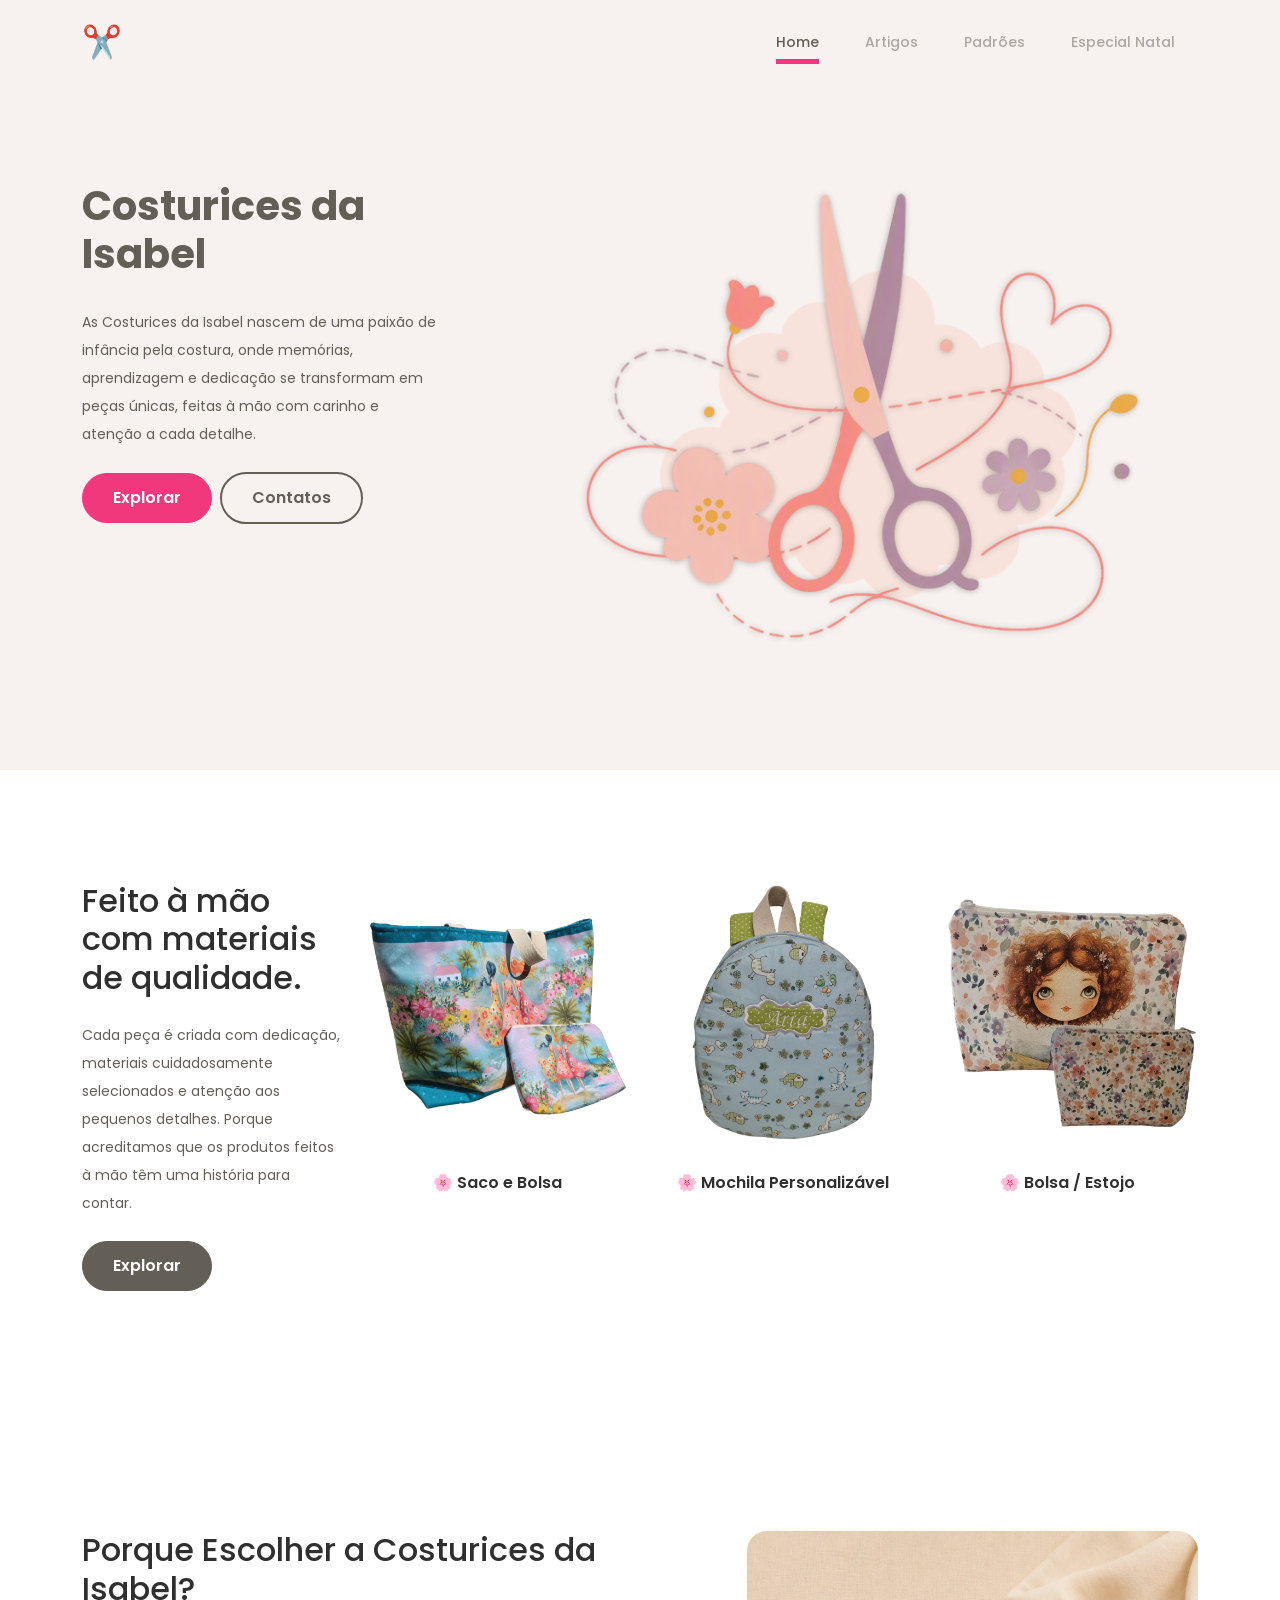
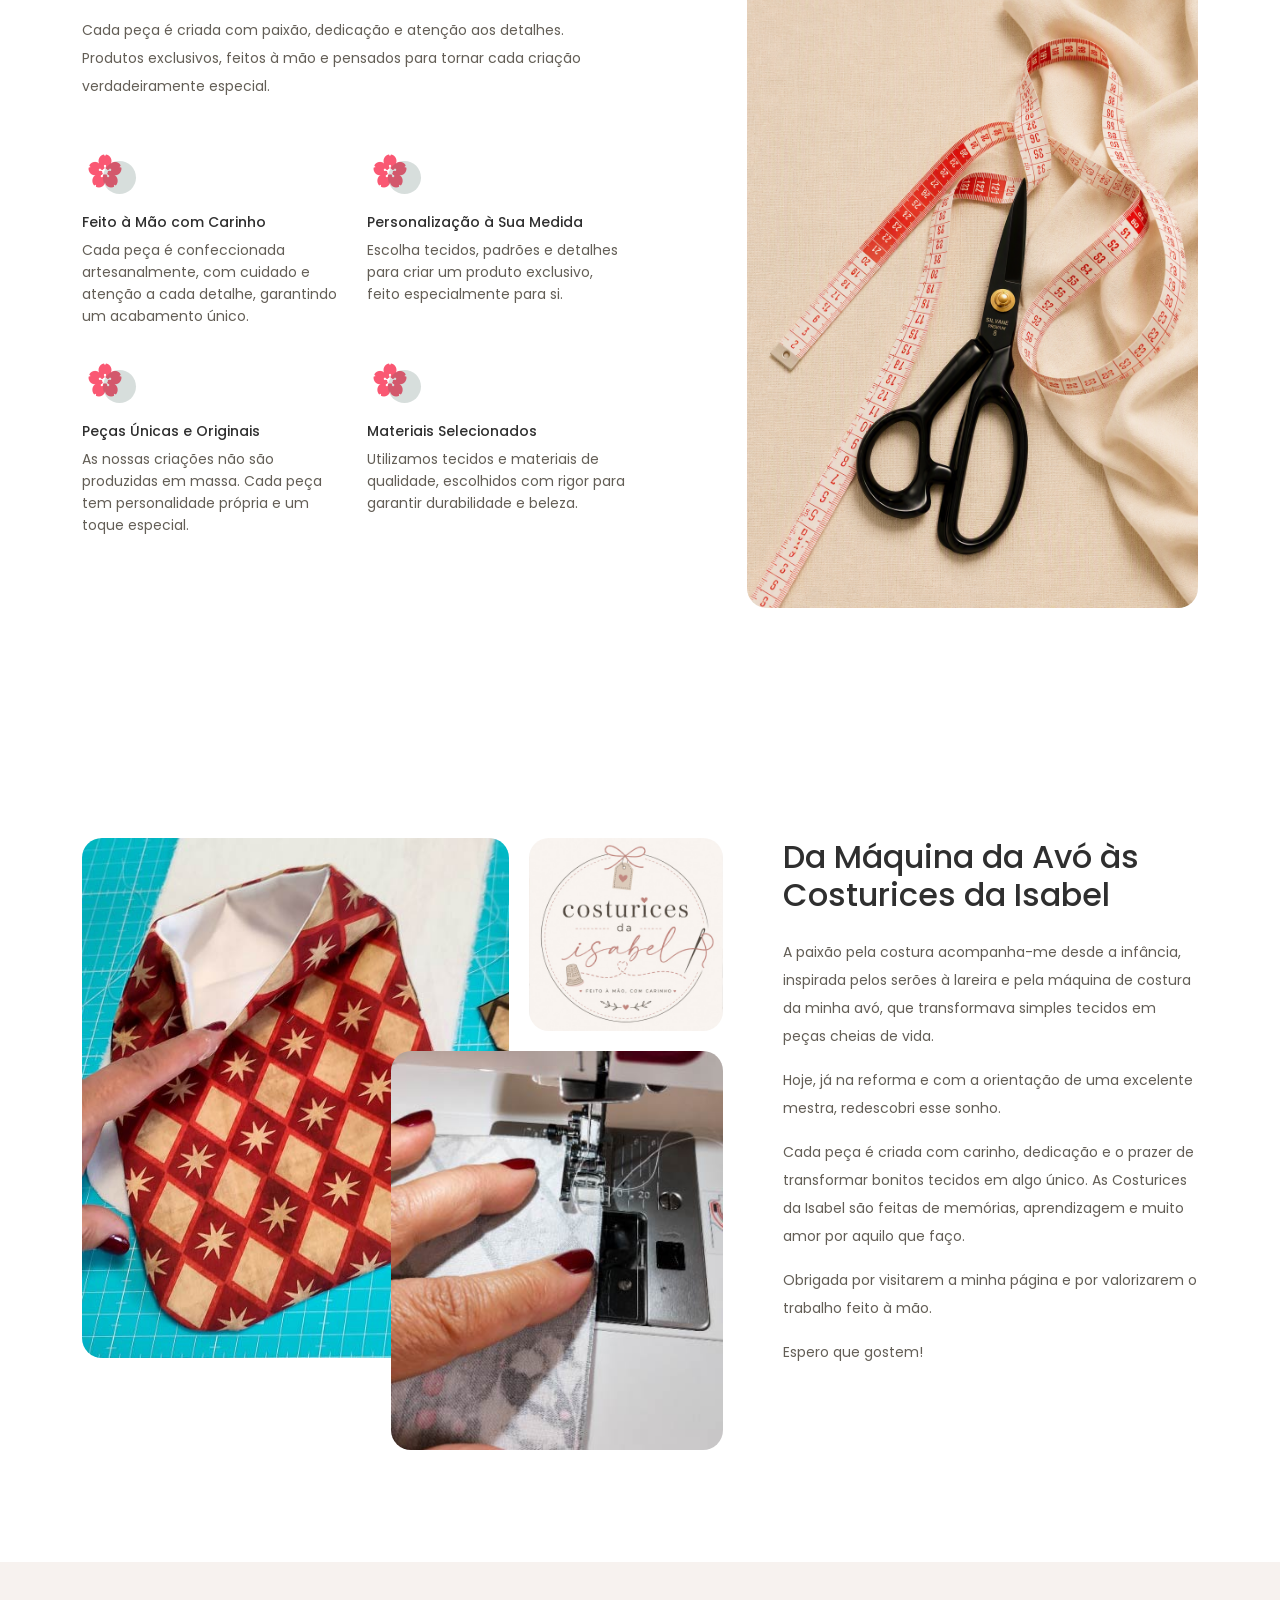
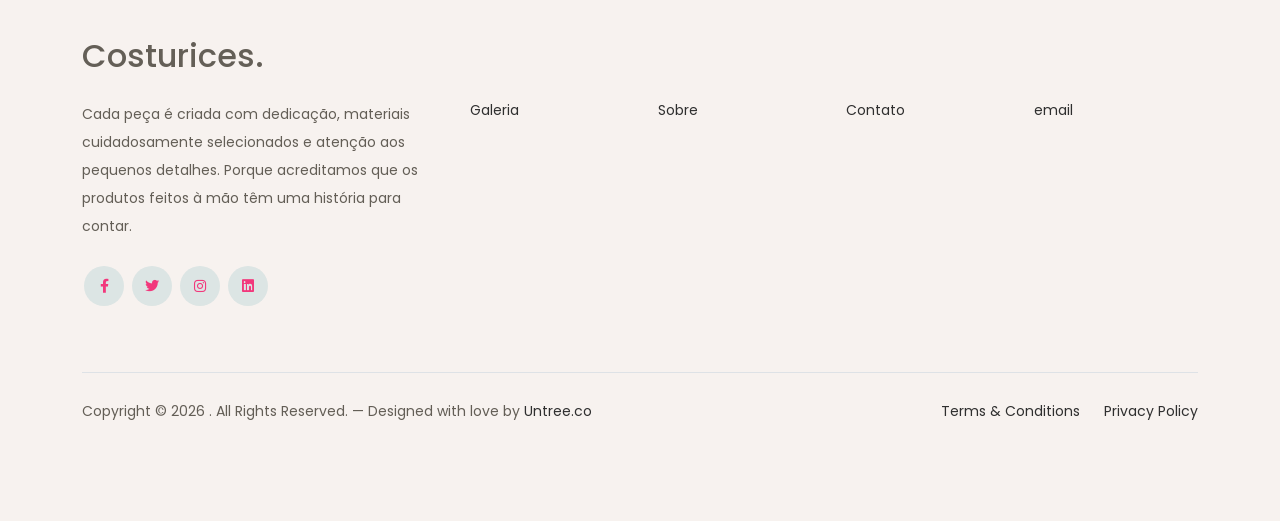
==== index.html @ a0e39e06 "Update navigation links in index.html" ====
<!-- /*
* Bootstrap 5
* Template Name: Furni
* Template Author: Untree.co
* Template URI: https://untree.co/
* License: https://creativecommons.org/licenses/by/3.0/
*/ -->
<!doctype html>
<html lang="en">
  <head>
    <meta charset="utf-8" />
    <meta
      name="viewport"
      content="width=device-width, initial-scale=1, shrink-to-fit=no"
    />
    <meta name="color-scheme" content="light" />
    <meta name="author" content="Untree.co" />
    <link rel="shortcut icon" href="images/favicon_isabel.png" />

    <meta name="description" content="" />
    <meta name="keywords" content="bootstrap, bootstrap4" />

    <!-- Bootstrap CSS -->
    <link href="css/bootstrap.min.css" rel="stylesheet" />
    <link
      href="https://cdnjs.cloudflare.com/ajax/libs/font-awesome/6.0.0-beta3/css/all.min.css"
      rel="stylesheet"
    />
    <link href="css/tiny-slider.css" rel="stylesheet" />
    <link href="css/style.css" rel="stylesheet" />
    <title>
 Costurices da Isabel
    </title>
  </head>

  <body>
    <!-- Start Header/Navigation -->
    <nav
      class="custom-navbar navbar navbar navbar-expand-md navbar-dark bg-dark"
      arial-label="Furni navigation bar"
    >
      <div class="container">
        <a class="navbar-brand" href="index.html">✂️</a>

        <button
          class="navbar-toggler"
          type="button"
          data-bs-toggle="collapse"
          data-bs-target="#navbarsFurni"
          aria-controls="navbarsFurni"
          aria-expanded="false"
          aria-label="Toggle navigation"
        >
          <span class="navbar-toggler-icon"></span>
        </button>

        <div class="collapse navbar-collapse" id="navbarsFurni">
          <ul class="custom-navbar-nav navbar-nav ms-auto mb-2 mb-md-0">
            <li class="nav-item active">
              <a class="nav-link" href="index.html">Home</a>
            </li>
            <li><a class="nav-link" href="shop.html">Artigos</a></li>
             <li><a class="nav-link" href="checkout.html">Padrões</a></li>
            <li><a class="nav-link" href="index.html">Especial Natal</a></li>
            <!-- <li><a class="nav-link" href="index.html">Contato</a></li>-->
          </ul>

        </div>
      </div>
    </nav>
    <!-- End Header/Navigation -->

    <!-- Start Hero Section -->
    <div class="hero">
      <div class="container">
        <div class="row justify-content-between">
          <div class="col-lg-4">
            <div class="intro-excerpt">
              <h1>
                Costurices <span clsas="d-block">da Isabel</span>
              </h1>
              <p class="mb-4">
               As Costurices da Isabel nascem de uma paixão de infância pela costura, onde memórias, aprendizagem e dedicação se transformam em peças únicas, feitas à mão com carinho e atenção a cada detalhe.
              </p>
              <p>
                <a href="shop.html" class="btn btn-secondary me-2">Explorar</a
                ><a href="#" class="btn btn-white-outline">Contatos</a>
              </p>
            </div>
          </div>
          <div class="col-lg-7">
            <div class="hero-img-wrap">
              <img src="images/Imagem_Hero_Min.png" class="img-fluid" />
            </div>
          </div>
        </div>
      </div>
    </div>
    <!-- End Hero Section -->

    <!-- Start Product Section -->
    <div class="product-section">
      <div class="container">
        <div class="row">
          <!-- Start Column 1 -->
          <div class="col-md-12 col-lg-3 mb-5 mb-lg-0">
            <h2 class="mb-4 section-title">Feito à mão com materiais de qualidade.</h2>
            <p class="mb-4">
             Cada peça é criada com dedicação, materiais cuidadosamente selecionados e atenção aos pequenos detalhes. Porque acreditamos que os produtos feitos à mão têm uma história para contar.
            </p>
            <p><a href="shop.html" class="btn">Explorar</a></p>
          </div>
          <!-- End Column 1 -->

          <!-- Start Column 2 -->
          <div class="col-12 col-md-4 col-lg-3 mb-5 mb-md-0">
            <a class="product-item" href="#">
              <img
                src="images/product-1_Isabel.png"
                class="img-fluid product-thumbnail"
              />
              <h3 class="product-title">🌸 Saco e Bolsa</h3>

              <span class="icon-cross">
                <img src="images/cross.svg" class="img-fluid" />
              </span>
            </a>
          </div>
          <!-- End Column 2 -->

          <!-- Start Column 3 -->
          <div class="col-12 col-md-4 col-lg-3 mb-5 mb-md-0">
            <a class="product-item" href="#">
              <img
                src="images/product-2_Isabel.png"
                class="img-fluid product-thumbnail"
              />
              <h3 class="product-title">🌸 Mochila Personalizável</h3>

              <span class="icon-cross">
                <img src="images/cross.svg" class="img-fluid" />
              </span>
            </a>
          </div>
          <!-- End Column 3 -->

          <!-- Start Column 4 -->
          <div class="col-12 col-md-4 col-lg-3 mb-5 mb-md-0">
            <a class="product-item" href="#">
              <img
                src="images/product-3_Isabel.png"
                class="img-fluid product-thumbnail"
              />
              <h3 class="product-title">🌸 Bolsa / Estojo</h3>

              <span class="icon-cross">
                <img src="images/cross.svg" class="img-fluid" />
              </span>
            </a>
          </div>
          <!-- End Column 4 -->
        </div>
      </div>
    </div>
    <!-- End Product Section -->

    <!-- Start Why Choose Us Section -->
    <div class="why-choose-section">
      <div class="container">
        <div class="row justify-content-between">
          <div class="col-lg-6">
            <h2 class="section-title">Porque Escolher a Costurices da Isabel?</h2>
            <p>
            Cada peça é criada com paixão, dedicação e atenção aos detalhes. Produtos exclusivos, feitos à mão e pensados para tornar cada criação verdadeiramente especial.
            </p>

            <div class="row my-5">
              <div class="col-6 col-md-6">
                <div class="feature">
                  <div class="icon">
                    <img src="images/flor.png" alt="Image" class="imf-fluid" />
                  </div>
                  <h3>Feito à Mão com Carinho</h3>
                  <p>
         Cada peça é confeccionada artesanalmente, com cuidado e atenção a cada detalhe, garantindo um acabamento único.
                  </p>
                </div>
              </div>

              <div class="col-6 col-md-6">
                <div class="feature">
                  <div class="icon">
                    <img src="images/flor.png" alt="Image" class="imf-fluid" />
                  </div>
                  <h3>Personalização à Sua Medida</h3>
                  <p>
       Escolha tecidos, padrões e detalhes para criar um produto exclusivo, feito especialmente para si.
                  </p>
                </div>
              </div>

              <div class="col-6 col-md-6">
                <div class="feature">
                  <div class="icon">
                    <img
                      src="images/flor.png"
                      alt="Image"
                      class="imf-fluid"
                    />
                  </div>
                  <h3>Peças Únicas e Originais</h3>
                  <p>
              As nossas criações não são produzidas em massa. Cada peça tem personalidade própria e um toque especial.
                  </p>
                </div>
              </div>

              <div class="col-6 col-md-6">
                <div class="feature">
                  <div class="icon">
                    <img
                      src="images/flor.png"
                      alt="Image"
                      class="imf-fluid"
                    />
                  </div>
                  <h3>Materiais Selecionados</h3>
                  <p>
                    Utilizamos tecidos e materiais de qualidade, escolhidos com rigor para garantir durabilidade e beleza.
                  </p>
                </div>
              </div>
            </div>
          </div>

          <div class="col-lg-5">
            <div class="img-wrap">
              <img
                src="images/Designer (Tesoura_Bege).png"
                alt="Image"
                class="img-fluid"
              />
            </div>
          </div>
        </div>
      </div>
    </div>
    <!-- End Why Choose Us Section -->

    <!-- Start We Help Section -->
   <div class="we-help-section">
      <div class="container">
        <div class="row justify-content-between">
          <div class="col-lg-7 mb-5 mb-lg-0">
            <div class="imgs-grid">
              <div class="grid grid-1">
                <img src="images/img-grid-1_Isabel_Costura.jpg" alt="Untree.co" />
              </div>
              <div class="grid grid-2">
                <img src="images/img-grid-2_isabel.jpg" alt="Untree.co" />
              </div>
              <div class="grid grid-3">
                <img src="images/img-grid-img_Isabel.jpg" alt="Untree.co" />
              </div>
            </div>
          </div>
          <div class="col-lg-5 ps-lg-5">
            <h2 class="section-title mb-4">
             Da Máquina da Avó às Costurices da Isabel
            </h2>
            <p>
             A paixão pela costura acompanha-me desde a infância, 
inspirada pelos serões à lareira e pela máquina de costura 
da minha avó, que transformava simples tecidos em peças 
cheias de vida.
            </p>

            <p>Hoje, já na reforma e com a orientação de uma excelente 
mestra, redescobri esse sonho.
</p>
<p>Cada peça é criada com carinho, dedicação e o prazer 
de transformar bonitos tecidos em algo único.
As Costurices da Isabel são feitas de memórias, aprendizagem
e muito amor por aquilo que faço. 
</p>
<p>Obrigada por visitarem a minha página e por valorizarem 
o trabalho feito à mão. 
</p>
<p>Espero que gostem!</p>

          </div>
        </div>
      </div>
    </div>
    <!-- End We Help Section -->

    <!-- Start Popular Product -->
     <!-- <div class="popular-product">
      <div class="container">
        <div class="row">
          <div class="col-12 col-md-6 col-lg-4 mb-4 mb-lg-0">
            <div class="product-item-sm d-flex">
              <div class="thumbnail">
                <img src="images/product-1.png" alt="Image" class="img-fluid" />
              </div>
              <div class="pt-3">
                <h3>Nordic Chair</h3>
                <p>
                  Donec facilisis quam ut purus rutrum lobortis. Donec vitae
                  odio
                </p>
                <p><a href="#">Read More</a></p>
              </div>
            </div>
          </div>

          <div class="col-12 col-md-6 col-lg-4 mb-4 mb-lg-0">
            <div class="product-item-sm d-flex">
              <div class="thumbnail">
                <img src="images/product-2.png" alt="Image" class="img-fluid" />
              </div>
              <div class="pt-3">
                <h3>Kruzo Aero Chair</h3>
                <p>
                  Donec facilisis quam ut purus rutrum lobortis. Donec vitae
                  odio
                </p>
                <p><a href="#">Read More</a></p>
              </div>
            </div>
          </div>

          <div class="col-12 col-md-6 col-lg-4 mb-4 mb-lg-0">
            <div class="product-item-sm d-flex">
              <div class="thumbnail">
                <img src="images/product-3.png" alt="Image" class="img-fluid" />
              </div>
              <div class="pt-3">
                <h3>Ergonomic Chair</h3>
                <p>
                  Donec facilisis quam ut purus rutrum lobortis. Donec vitae
                  odio
                </p>
                <p><a href="#">Read More</a></p>
              </div>
            </div>
          </div>
        </div>
      </div>
    </div>-->
    <!-- End Popular Product -->

    <!-- Start Testimonial Slider -->
     <!--  <div class="testimonial-section">
      <div class="container">
        <div class="row">
          <div class="col-lg-7 mx-auto text-center">
            <h2 class="section-title">Testimonials</h2>
          </div>
        </div>

        <div class="row justify-content-center">
          <div class="col-lg-12">
            <div class="testimonial-slider-wrap text-center">
              <div id="testimonial-nav">
                <span class="prev" data-controls="prev"
                  ><span class="fa fa-chevron-left"></span
                ></span>
                <span class="next" data-controls="next"
                  ><span class="fa fa-chevron-right"></span
                ></span>
              </div>

              <div class="testimonial-slider">
                <div class="item">
                  <div class="row justify-content-center">
                    <div class="col-lg-8 mx-auto">
                      <div class="testimonial-block text-center">
                        <blockquote class="mb-5">
                          <p>
                            &ldquo;Donec facilisis quam ut purus rutrum
                            lobortis. Donec vitae odio quis nisl dapibus
                            malesuada. Nullam ac aliquet velit. Aliquam
                            vulputate velit imperdiet dolor tempor tristique.
                            Pellentesque habitant morbi tristique senectus et
                            netus et malesuada fames ac turpis egestas. Integer
                            convallis volutpat dui quis scelerisque.&rdquo;
                          </p>
                        </blockquote>

                        <div class="author-info">
                          <div class="author-pic">
                            <img
                              src="images/person-1.png"
                              alt="Maria Jones"
                              class="img-fluid"
                            />
                          </div>
                          <h3 class="font-weight-bold">Maria Jones</h3>
                          <span class="position d-block mb-3"
                            >CEO, Co-Founder, XYZ Inc.</span
                          >
                        </div>
                      </div>
                    </div>
                  </div>
                </div>-->
                <!-- END item -->

                  <!--<div class="item">
                  <div class="row justify-content-center">
                    <div class="col-lg-8 mx-auto">
                      <div class="testimonial-block text-center">
                        <blockquote class="mb-5">
                          <p>
                            &ldquo;Donec facilisis quam ut purus rutrum
                            lobortis. Donec vitae odio quis nisl dapibus
                            malesuada. Nullam ac aliquet velit. Aliquam
                            vulputate velit imperdiet dolor tempor tristique.
                            Pellentesque habitant morbi tristique senectus et
                            netus et malesuada fames ac turpis egestas. Integer
                            convallis volutpat dui quis scelerisque.&rdquo;
                          </p>
                        </blockquote>

                        <div class="author-info">
                          <div class="author-pic">
                            <img
                              src="images/person-1.png"
                              alt="Maria Jones"
                              class="img-fluid"
                            />
                          </div>
                          <h3 class="font-weight-bold">Maria Jones</h3>
                          <span class="position d-block mb-3"
                            >CEO, Co-Founder, XYZ Inc.</span
                          >
                        </div>
                      </div>
                    </div>
                  </div>
                </div> -->
                <!-- END item -->

                <!--<div class="item">
                  <div class="row justify-content-center">
                    <div class="col-lg-8 mx-auto">
                      <div class="testimonial-block text-center">
                        <blockquote class="mb-5">
                          <p>
                            &ldquo;Donec facilisis quam ut purus rutrum
                            lobortis. Donec vitae odio quis nisl dapibus
                            malesuada. Nullam ac aliquet velit. Aliquam
                            vulputate velit imperdiet dolor tempor tristique.
                            Pellentesque habitant morbi tristique senectus et
                            netus et malesuada fames ac turpis egestas. Integer
                            convallis volutpat dui quis scelerisque.&rdquo;
                          </p>
                        </blockquote>

                        <div class="author-info">
                          <div class="author-pic">
                            <img
                              src="images/person-1.png"
                              alt="Maria Jones"
                              class="img-fluid"
                            />
                          </div>
                          <h3 class="font-weight-bold">Maria Jones</h3>
                          <span class="position d-block mb-3"
                            >CEO, Co-Founder, XYZ Inc.</span
                          >
                        </div>
                      </div>
                    </div>
                  </div>
                </div>-->
                <!-- END item -->
               <!-- </div>
            </div>
          </div>
        </div>
      </div>
    </div>-->
    <!-- End Testimonial Slider -->

    <!-- Start Blog Section -->
     <!--  <div class="blog-section">
      <div class="container">
        <div class="row mb-5">
          <div class="col-md-6">
            <h2 class="section-title">Recent Blog</h2>
          </div>
          <div class="col-md-6 text-start text-md-end">
            <a href="#" class="more">View All Posts</a>
          </div>
        </div>

        <div class="row">
          <div class="col-12 col-sm-6 col-md-4 mb-4 mb-md-0">
            <div class="post-entry">
              <a href="#" class="post-thumbnail"
                ><img src="images/post-1.jpg" alt="Image" class="img-fluid"
              /></a>
              <div class="post-content-entry">
                <h3><a href="#">First Time Home Owner Ideas</a></h3>
                <div class="meta">
                  <span>by <a href="#">Kristin Watson</a></span>
                  <span>on <a href="#">Dec 19, 2021</a></span>
                </div>
              </div>
            </div>
          </div>

          <div class="col-12 col-sm-6 col-md-4 mb-4 mb-md-0">
            <div class="post-entry">
              <a href="#" class="post-thumbnail"
                ><img src="images/post-2.jpg" alt="Image" class="img-fluid"
              /></a>
              <div class="post-content-entry">
                <h3><a href="#">How To Keep Your Furniture Clean</a></h3>
                <div class="meta">
                  <span>by <a href="#">Robert Fox</a></span>
                  <span>on <a href="#">Dec 15, 2021</a></span>
                </div>
              </div>
            </div>
          </div>

          <div class="col-12 col-sm-6 col-md-4 mb-4 mb-md-0">
            <div class="post-entry">
              <a href="#" class="post-thumbnail"
                ><img src="images/post-3.jpg" alt="Image" class="img-fluid"
              /></a>
              <div class="post-content-entry">
                <h3><a href="#">Small Space Furniture Apartment Ideas</a></h3>
                <div class="meta">
                  <span>by <a href="#">Kristin Watson</a></span>
                  <span>on <a href="#">Dec 12, 2021</a></span>
                </div>
              </div>
            </div>
          </div>
        </div>
      </div>
    </div>-->
    <!-- End Blog Section -->

    <!-- Start Footer Section -->
    <footer class="footer-section">
      <div class="container relative">
          <!--<div class="sofa-img">
          <img src="images/sofa_ISabel.png" alt="Image" class="img-fluid" />
        </div>

        <div class="row">
          <div class="col-lg-8">
            <div class="subscription-form">
              <h3 class="d-flex align-items-center">
                <span class="me-1"
                  ><img
                    src="images/envelope-outline.svg"
                    alt="Image"
                    class="img-fluid" /></span
                ><span>Contatar Isabel</span>
              </h3>

              <form action="#" class="row g-3">
                <div class="col-auto">
                  <input
                    type="text"
                    class="form-control"
                    placeholder="Insira o seu nome"
                  />
                </div>
                <div class="col-auto">
                  <input
                    type="email"
                    class="form-control"
                    placeholder="Insira o seu Email"
                  />
                </div>
                <div class="col-auto">
                  <button class="btn btn-primary">
                    <span class="fa fa-paper-plane"></span>
                  </button>
                </div>
              </form>
            </div>
          </div>
        </div>-->

        <div class="row g-5 mb-5">
          <div class="col-lg-4">
            <div class="mb-4 footer-logo-wrap">
              <a href="#" class="footer-logo">Costurices<span>.</span></a>
            </div>
            <p class="mb-4">
           Cada peça é criada com dedicação, materiais cuidadosamente selecionados e atenção aos pequenos detalhes. Porque acreditamos que os produtos feitos à mão têm uma história para contar.
            </p>

            <ul class="list-unstyled custom-social">
              <li>
                <a href="#"><span class="fa fa-brands fa-facebook-f"></span></a>
              </li>
              <li>
                <a href="#"><span class="fa fa-brands fa-twitter"></span></a>
              </li>
              <li>
                <a href="#"><span class="fa fa-brands fa-instagram"></span></a>
              </li>
              <li>
                <a href="#"><span class="fa fa-brands fa-linkedin"></span></a>
              </li>
            </ul>
          </div>

          <div class="col-lg-8">
            <div class="row links-wrap">
              <div class="col-6 col-sm-6 col-md-3">
                <ul class="list-unstyled">
                  <li><a href="shop.html">Galeria</a></li>

                </ul>
              </div>

              <div class="col-6 col-sm-6 col-md-3">
                <ul class="list-unstyled">
                  <li><a href="#">Sobre</a></li>
                </ul>
              </div>

              <div class="col-6 col-sm-6 col-md-3">
                <ul class="list-unstyled">
                  <li><a href="#">Contato</a></li>
                </ul>
              </div>

              <div class="col-6 col-sm-6 col-md-3">
                <ul class="list-unstyled">
                  <li><a href="#">email</a></li>
                </ul>
              </div>
            </div>
          </div>
        </div>

        <div class="border-top copyright">
          <div class="row pt-4">
            <div class="col-lg-6">
              <p class="mb-2 text-center text-lg-start">
                Copyright &copy;
                <script>
                  document.write(new Date().getFullYear());
                </script>
                . All Rights Reserved. &mdash; Designed with love by
                <a href="https://untree.co">Untree.co</a>
                <!-- License information: https://untree.co/license/ -->
              </p>
            </div>

            <div class="col-lg-6 text-center text-lg-end">
              <ul class="list-unstyled d-inline-flex ms-auto">
                <li class="me-4"><a href="#">Terms &amp; Conditions</a></li>
                <li><a href="#">Privacy Policy</a></li>
              </ul>
            </div>
          </div>
        </div>
      </div>
    </footer>
    <!-- End Footer Section -->

    <script src="js/bootstrap.bundle.min.js"></script>
    <script src="js/tiny-slider.js"></script>
    <script src="js/custom.js"></script>
  </body>
</html>
---- css/tiny-slider.css ----
.tns-outer{padding:0 !important}.tns-outer [hidden]{display:none !important}.tns-outer [aria-controls],.tns-outer [data-action]{cursor:pointer}.tns-slider{-webkit-transition:all 0s;-moz-transition:all 0s;transition:all 0s}.tns-slider>.tns-item{-webkit-box-sizing:border-box;-moz-box-sizing:border-box;box-sizing:border-box}.tns-horizontal.tns-subpixel{white-space:nowrap}.tns-horizontal.tns-subpixel>.tns-item{display:inline-block;vertical-align:top;white-space:normal}.tns-horizontal.tns-no-subpixel:after{content:'';display:table;clear:both}.tns-horizontal.tns-no-subpixel>.tns-item{float:left}.tns-horizontal.tns-carousel.tns-no-subpixel>.tns-item{margin-right:-100%}.tns-no-calc{position:relative;left:0}.tns-gallery{position:relative;left:0;min-height:1px}.tns-gallery>.tns-item{position:absolute;left:-100%;-webkit-transition:transform 0s, opacity 0s;-moz-transition:transform 0s, opacity 0s;transition:transform 0s, opacity 0s}.tns-gallery>.tns-slide-active{position:relative;left:auto !important}.tns-gallery>.tns-moving{-webkit-transition:all 0.25s;-moz-transition:all 0.25s;transition:all 0.25s}.tns-autowidth{display:inline-block}.tns-lazy-img{-webkit-transition:opacity 0.6s;-moz-transition:opacity 0.6s;transition:opacity 0.6s;opacity:0.6}.tns-lazy-img.tns-complete{opacity:1}.tns-ah{-webkit-transition:height 0s;-moz-transition:height 0s;transition:height 0s}.tns-ovh{overflow:hidden}.tns-visually-hidden{position:absolute;left:-10000em}.tns-transparent{opacity:0;visibility:hidden}.tns-fadeIn{opacity:1;filter:alpha(opacity=100);z-index:0}.tns-normal,.tns-fadeOut{opacity:0;filter:alpha(opacity=0);z-index:-1}.tns-vpfix{white-space:nowrap}.tns-vpfix>div,.tns-vpfix>li{display:inline-block}.tns-t-subp2{margin:0 auto;width:310px;position:relative;height:10px;overflow:hidden}.tns-t-ct{width:2333.3333333%;width:-webkit-calc(100% * 70 / 3);width:-moz-calc(100% * 70 / 3);width:calc(100% * 70 / 3);position:absolute;right:0}.tns-t-ct:after{content:'';display:table;clear:both}.tns-t-ct>div{width:1.4285714%;width:-webkit-calc(100% / 70);width:-moz-calc(100% / 70);width:calc(100% / 70);height:10px;float:left}

/*# sourceMappingURL=sourcemaps/tiny-slider.css.map */
---- css/style.css ----
/*
* Template Name: UntreeStore
* Template Author: Untree.co
* Author URI: https://untree.co/
* License: https://creativecommons.org/licenses/by/3.0/
*/
@import url('https://fonts.googleapis.com/css2?family=Poppins:wght@300;400;500;600;700&display=swap');
body {
  overflow-x: hidden;
  position: relative; }

body {
  font-family: 'Poppins', sans-serif;
  font-weight: 400;
  line-height: 28px;
  color: #635E56;
  font-size: 14px;
  background-color: #ffffff !important; }


a {
  text-decoration: none;
  -webkit-transition: .3s all ease;
  -o-transition: .3s all ease;
  transition: .3s all ease;
  color: #2f2f2f;
  text-decoration: underline; }
  a:hover {
    color: #2f2f2f;
    text-decoration: none; }
  a.more {
    font-weight: 600; }

.custom-navbar {
  background: #F7F2EF !important;
  padding-top: 20px;
  padding-bottom: 20px; }
  .custom-navbar .navbar-brand {
    font-size: 32px;
    font-weight: 600;
   color: #635E56; }
    .custom-navbar .navbar-brand > span {
      opacity: .4; }
  .custom-navbar .navbar-toggler {
    border-color: transparent;
   }
    .custom-navbar .navbar-toggler:active, .custom-navbar .navbar-toggler:focus {
      -webkit-box-shadow: none;
      box-shadow: none;
      outline: none; }
  @media (min-width: 992px) {
    .custom-navbar .custom-navbar-nav li {
      margin-left: 15px;
      margin-right: 15px; } }
  .custom-navbar .custom-navbar-nav li a {
    font-weight: 500;
    color: #635E56 !important;
    opacity: .5;
    -webkit-transition: .3s all ease;
    -o-transition: .3s all ease;
    transition: .3s all ease;
    position: relative; }
    @media (min-width: 768px) {
      .custom-navbar .custom-navbar-nav li a:before {
        content: "";
        position: absolute;
        bottom: 0;
        left: 8px;
        right: 8px;
        background: #F2387C;
        height: 5px;
        opacity: 1;
        visibility: visible;
        width: 0;
        -webkit-transition: .15s all ease-out;
        -o-transition: .15s all ease-out;
        transition: .15s all ease-out; } }
    .custom-navbar .custom-navbar-nav li a:hover {
      opacity: 0.5; }
      .custom-navbar .custom-navbar-nav li a:hover:before {
        width: calc(100% - 16px); }
  .custom-navbar .custom-navbar-nav li.active a {
    opacity: 1; }
    .custom-navbar .custom-navbar-nav li.active a:before {
      width: calc(100% - 16px); }
  .custom-navbar .custom-navbar-cta {
    margin-left: 0 !important;
    -webkit-box-orient: horizontal;
    -webkit-box-direction: normal;
    -ms-flex-direction: row;
    flex-direction: row; }
    @media (min-width: 768px) {
      .custom-navbar .custom-navbar-cta {
        margin-left: 40px !important; } }
    .custom-navbar .custom-navbar-cta li {
      margin-left: 0px;
      margin-right: 0px; }
      .custom-navbar .custom-navbar-cta li:first-child {
        margin-right: 20px; }

.hero {
  background: #F7F2EF;
  padding: calc(4rem - 30px) 0 0rem 0; }
  @media (min-width: 768px) {
    .hero {
      padding: calc(4rem - 30px) 0 4rem 0; } }
  @media (min-width: 992px) {
    .hero {
      padding: calc(8rem - 30px) 0 8rem 0; } }
  .hero .intro-excerpt {
    position: relative;
    z-index: 4; }
    @media (min-width: 992px) {
      .hero .intro-excerpt {
        max-width: 450px; } }
  .hero h1 {
    font-weight: 700;
    color: #635E56;
    margin-bottom: 30px; }
    @media (min-width: 1400px) {
      .hero h1 {
        font-size: 54px; } }
  .hero p {
    color: #635E56;
    margin-botom: 30px; }
.hero .hero-img-wrap {
    position: relative;
}

.hero .hero-img-wrap img {
    position: relative;
    top: 0;
    right: 0;
    left: 0;
    z-index: 2;
    max-width: 100%;
    height: auto;
}

@media (min-width: 768px) {
    .hero .hero-img-wrap img {
        right: 0;
        left: 0;
    }
}

@media (min-width: 992px) {
    .hero .hero-img-wrap img {
        position: relative;
        top: 0;
        left: 0;
        right: 0;
    }
}

.hero .hero-img-wrap:after {
    display: none;
}

.btn {
  font-weight: 600;
  padding: 12px 30px;
  border-radius: 30px;
  color: #ffffff;
  background: #635E56;
  border-color: #635E56; }
  .btn:hover {
    color: #fff;
    background: #46423c;
    border-color: #46423c; }
  .btn:active, .btn:focus {
    outline: none !important;
    -webkit-box-shadow: none;
    box-shadow: none; }
  .btn.btn-primary {
    background: #635E56;
    border-color: #635E56; }
    .btn.btn-primary:hover {
      background: #314d43;
      border-color: #314d43; }
  .btn.btn-secondary {
    color: #2f2f2f;
    background: #F2387C;
    border-color: #F2387C;
   color: #ffffff; }
    .btn.btn-secondary:hover {
      background: #a71c4f;
      border-color: #a71c4f;
     color: #ffffff; }
  .btn.btn-white-outline {
    background: transparent;
    border-width: 2px;
    border-color:#635E56;
     color: #635E56;  }
    .btn.btn-white-outline:hover {
      border-color: #F2387C;
      color: #635E56; 
     border-width: 3px;}

.section-title {
  color: #2f2f2f; }

.product-section {
  padding: 7rem 0; }
  .product-section .product-item {
    text-align: center;
    text-decoration: none;
    display: block;
    position: relative;
    padding-bottom: 50px;
    cursor: pointer; }
    .product-section .product-item .product-thumbnail {
      margin-bottom: 30px;
      position: relative;
      top: 0;
      -webkit-transition: .3s all ease;
      -o-transition: .3s all ease;
      transition: .3s all ease; }
    .product-section .product-item h3 {
      font-weight: 600;
      font-size: 16px; }
    .product-section .product-item strong {
      font-weight: 800 !important;
      font-size: 18px !important; }
    .product-section .product-item h3, .product-section .product-item strong {
      color: #2f2f2f;
      text-decoration: none; }
    .product-section .product-item .icon-cross {
      position: absolute;
      width: 35px;
      height: 35px;
      display: inline-block;
      background: #2f2f2f;
      bottom: 15px;
      left: 50%;
      -webkit-transform: translateX(-50%);
      -ms-transform: translateX(-50%);
      transform: translateX(-50%);
      margin-bottom: -17.5px;
      border-radius: 50%;
      opacity: 0;
      visibility: hidden;
      -webkit-transition: .3s all ease;
      -o-transition: .3s all ease;
      transition: .3s all ease; }
      .product-section .product-item .icon-cross img {
        position: absolute;
        left: 50%;
        top: 50%;
        -webkit-transform: translate(-50%, -50%);
        -ms-transform: translate(-50%, -50%);
        transform: translate(-50%, -50%); }
    .product-section .product-item:before {
      bottom: 0;
      left: 0;
      right: 0;
      position: absolute;
      content: "";
      background: #dce5e4;
      height: 0%;
      z-index: -1;
      border-radius: 10px;
      -webkit-transition: .3s all ease;
      -o-transition: .3s all ease;
      transition: .3s all ease; }
    .product-section .product-item:hover .product-thumbnail {
      top: -25px; }
    .product-section .product-item:hover .icon-cross {
      bottom: 0;
      opacity: 1;
      visibility: visible; }
    .product-section .product-item:hover:before {
      height: 70%; }

.why-choose-section {
    padding: 7rem 0;
    overflow: hidden;
}

.why-choose-section .img-wrap {
    position: relative;
}

.why-choose-section .img-wrap:before {
    position: absolute;
    content: "";
    width: 255px;
    height: 217px;
    background-image: url("../images/dots-pink.png");
    background-repeat: no-repeat;
    background-size: contain;
    transform: translate(-40%, -40%);
    z-index: -1;
}

.why-choose-section .img-wrap img {
    border-radius: 20px;
    max-width: 100%;
    height: auto;
}

/* MOBILE */
@media (max-width: 768px) {

    .why-choose-section {
        overflow: hidden;
    }

    .why-choose-section .img-wrap:before {
        display: none;
    }

    .why-choose-section .img-wrap img {
        width: 100%;
        height: auto;
    }

}

.feature {
  margin-bottom: 30px; }
  .feature .icon {
    display: inline-block;
    position: relative;
    margin-bottom: 20px; }
    .feature .icon:before {
      content: "";
      width: 33px;
      height: 33px;
      position: absolute;
      background: rgba(59, 93, 80, 0.2);
      border-radius: 50%;
      right: -8px;
      bottom: 0; }
  .feature h3 {
    font-size: 14px;
    color: #2f2f2f; }
  .feature p {
    font-size: 14px;
    line-height: 22px;
    color: #635E56; }

.we-help-section {
  padding: 7rem 0; }
  .we-help-section .imgs-grid {
    display: -ms-grid;
    display: grid;
    -ms-grid-columns: (1fr)[27];
    grid-template-columns: repeat(27, 1fr);
    position: relative; }
    .we-help-section .imgs-grid:before {
      position: absolute;
      content: "";
      width: 255px;
      height: 217px;
      background-image: url("../images/dots-pink.png");
      background-size: contain;
      background-repeat: no-repeat;
      -webkit-transform: translate(-40%, -40%);
      -ms-transform: translate(-40%, -40%);
      transform: translate(-40%, -40%);
      z-index: -1; }
    .we-help-section .imgs-grid .grid {
      position: relative; }
      .we-help-section .imgs-grid .grid img {
        border-radius: 20px;
        max-width: 100%; }
      .we-help-section .imgs-grid .grid.grid-1 {
        -ms-grid-column: 1;
        -ms-grid-column-span: 18;
        grid-column: 1 / span 18;
        -ms-grid-row: 1;
        -ms-grid-row-span: 27;
        grid-row: 1 / span 27; }
      .we-help-section .imgs-grid .grid.grid-2 {
        -ms-grid-column: 19;
        -ms-grid-column-span: 27;
        grid-column: 19 / span 27;
        -ms-grid-row: 1;
        -ms-grid-row-span: 5;
        grid-row: 1 / span 5;
        padding-left: 20px; }
      .we-help-section .imgs-grid .grid.grid-3 {
        -ms-grid-column: 14;
        -ms-grid-column-span: 16;
        grid-column: 14 / span 16;
        -ms-grid-row: 6;
        -ms-grid-row-span: 27;
        grid-row: 6 / span 27;
        padding-top: 20px; }

.custom-list {
  width: 100%; }
  .custom-list li {
    display: inline-block;
    width: calc(50% - 20px);
    margin-bottom: 12px;
    line-height: 1.5;
    position: relative;
    padding-left: 20px; }
    .custom-list li:before {
      content: "";
      width: 8px;
      height: 8px;
      border-radius: 50%;
      border: 2px solid #F7F2EF;
      position: absolute;
      left: 0;
      top: 8px; }

.popular-product {
  padding: 0 0 7rem 0; }
  .popular-product .product-item-sm h3 {
    font-size: 14px;
    font-weight: 700;
    color: #2f2f2f; }
  .popular-product .product-item-sm a {
    text-decoration: none;
    color: #2f2f2f;
    -webkit-transition: .3s all ease;
    -o-transition: .3s all ease;
    transition: .3s all ease; }
    .popular-product .product-item-sm a:hover {
      color: rgba(47, 47, 47, 0.5); }
  .popular-product .product-item-sm p {
    line-height: 1.4;
    margin-bottom: 10px;
    font-size: 14px; }
  .popular-product .product-item-sm .thumbnail {
    margin-right: 10px;
    -webkit-box-flex: 0;
    -ms-flex: 0 0 120px;
    flex: 0 0 120px;
    position: relative; }
    .popular-product .product-item-sm .thumbnail:before {
      content: "";
      position: absolute;
      border-radius: 20px;
      background: #dce5e4;
      width: 98px;
      height: 98px;
      top: 50%;
      left: 50%;
      -webkit-transform: translate(-50%, -50%);
      -ms-transform: translate(-50%, -50%);
      transform: translate(-50%, -50%);
      z-index: -1; }

.testimonial-section {
  padding: 3rem 0 7rem 0; }

.testimonial-slider-wrap {
  position: relative; }
  .testimonial-slider-wrap .tns-inner {
    padding-top: 30px; }
  .testimonial-slider-wrap .item .testimonial-block blockquote {
    font-size: 16px; }
    @media (min-width: 768px) {
      .testimonial-slider-wrap .item .testimonial-block blockquote {
        line-height: 32px;
        font-size: 18px; } }
  .testimonial-slider-wrap .item .testimonial-block .author-info .author-pic {
    margin-bottom: 20px; }
    .testimonial-slider-wrap .item .testimonial-block .author-info .author-pic img {
      max-width: 80px;
      border-radius: 50%; }
  .testimonial-slider-wrap .item .testimonial-block .author-info h3 {
    font-size: 14px;
    font-weight: 700;
    color: #2f2f2f;
    margin-bottom: 0; }
  .testimonial-slider-wrap #testimonial-nav {
    position: absolute;
    top: 50%;
    z-index: 99;
    width: 100%;
    display: none; }
    @media (min-width: 768px) {
      .testimonial-slider-wrap #testimonial-nav {
        display: block; } }
    .testimonial-slider-wrap #testimonial-nav > span {
      cursor: pointer;
      position: absolute;
      width: 58px;
      height: 58px;
      line-height: 58px;
      border-radius: 50%;
      background: rgba(59, 93, 80, 0.1);
      color: #2f2f2f;
      -webkit-transition: .3s all ease;
      -o-transition: .3s all ease;
      transition: .3s all ease; }
      .testimonial-slider-wrap #testimonial-nav > span:hover {
        background: #F7F2EF;
        color: #ffffff; }
    .testimonial-slider-wrap #testimonial-nav .prev {
      left: -10px; }
    .testimonial-slider-wrap #testimonial-nav .next {
      right: 0; }
  .testimonial-slider-wrap .tns-nav {
    position: absolute;
    bottom: -50px;
    left: 50%;
    -webkit-transform: translateX(-50%);
    -ms-transform: translateX(-50%);
    transform: translateX(-50%); }
    .testimonial-slider-wrap .tns-nav button {
      background: none;
      border: none;
      display: inline-block;
      position: relative;
      width: 0 !important;
      height: 7px !important;
      margin: 2px; }
      .testimonial-slider-wrap .tns-nav button:active, .testimonial-slider-wrap .tns-nav button:focus, .testimonial-slider-wrap .tns-nav button:hover {
        outline: none;
        -webkit-box-shadow: none;
        box-shadow: none;
        background: none; }
      .testimonial-slider-wrap .tns-nav button:before {
        display: block;
        width: 7px;
        height: 7px;
        left: 0;
        top: 0;
        position: absolute;
        content: "";
        border-radius: 50%;
        -webkit-transition: .3s all ease;
        -o-transition: .3s all ease;
        transition: .3s all ease;
        background-color: #d6d6d6; }
      .testimonial-slider-wrap .tns-nav button:hover:before, .testimonial-slider-wrap .tns-nav button.tns-nav-active:before {
        background-color: #F7F2EF; }

.before-footer-section {
  padding: 7rem 0 12rem 0 !important; }

.blog-section {
  padding: 7rem 0 12rem 0; }
  .blog-section .post-entry a {
    text-decoration: none; }
  .blog-section .post-entry .post-thumbnail {
    display: block;
    margin-bottom: 20px; }
    .blog-section .post-entry .post-thumbnail img {
      border-radius: 20px;
      -webkit-transition: .3s all ease;
      -o-transition: .3s all ease;
      transition: .3s all ease; }
  .blog-section .post-entry .post-content-entry {
    padding-left: 15px;
    padding-right: 15px; }
    .blog-section .post-entry .post-content-entry h3 {
      font-size: 16px;
      margin-bottom: 0;
      font-weight: 600;
      margin-bottom: 7px; }
    .blog-section .post-entry .post-content-entry .meta {
      font-size: 14px; }
      .blog-section .post-entry .post-content-entry .meta a {
        font-weight: 600; }
  .blog-section .post-entry:hover .post-thumbnail img, .blog-section .post-entry:focus .post-thumbnail img {
    opacity: .7; }

.footer-section {
  padding: 80px 0;
 background: #F7F2EF; }
  .footer-section .relative {
    position: relative; }
  .footer-section a {
    text-decoration: none;
    color: #2f2f2f;
    -webkit-transition: .3s all ease;
    -o-transition: .3s all ease;
    transition: .3s all ease; }
    .footer-section a:hover {
      color: rgba(47, 47, 47, 0.5); }
  .footer-section .subscription-form {
    margin-bottom: 40px;
    position: relative;
    z-index: 2;
    margin-top: 100px; }
    @media (min-width: 992px) {
      .footer-section .subscription-form {
        margin-top: 0px;
        margin-bottom: 80px; } }
    .footer-section .subscription-form h3 {
      font-size: 18px;
      font-weight: 500;
      color: #F7F2EF; }
    .footer-section .subscription-form .form-control {
      height: 50px;
      border-radius: 10px;
      font-family: "Inter", sans-serif; }
      .footer-section .subscription-form .form-control:active, .footer-section .subscription-form .form-control:focus {
        outline: none;
        -webkit-box-shadow: none;
        box-shadow: none;
        border-color: #F7F2EF;
        -webkit-box-shadow: 0 1px 4px 0 rgba(0, 0, 0, 0.2);
        box-shadow: 0 1px 4px 0 rgba(0, 0, 0, 0.2); }
      .footer-section .subscription-form .form-control::-webkit-input-placeholder {
        font-size: 14px; }
      .footer-section .subscription-form .form-control::-moz-placeholder {
        font-size: 14px; }
      .footer-section .subscription-form .form-control:-ms-input-placeholder {
        font-size: 14px; }
      .footer-section .subscription-form .form-control:-moz-placeholder {
        font-size: 14px; }
    .footer-section .subscription-form .btn {
      border-radius: 10px !important; }
  .footer-section .sofa-img {
    position: absolute;
    top: -200px;
    z-index: 1;
    right: 0; }
    .footer-section .sofa-img img {
      max-width: 380px; }
  .footer-section .links-wrap {
    margin-top: 0px; }
    @media (min-width: 992px) {
      .footer-section .links-wrap {
        margin-top: 54px; } }
    .footer-section .links-wrap ul li {
      margin-bottom: 10px; }
  .footer-section .footer-logo-wrap .footer-logo {
    font-size: 32px;
    font-weight: 500;
    text-decoration: none;
    color: #645F57; }
  .footer-section .custom-social li {
    margin: 2px;
    display: inline-block; }
    .footer-section .custom-social li a {
      width: 40px;
      height: 40px;
      text-align: center;
      line-height: 40px;
      display: inline-block;
      background: #dce5e4;
      color: #F2387C;
      border-radius: 50%; }
      .footer-section .custom-social li a:hover {
        background: #F7F2EF;
        color: #645F57; }
  .footer-section .border-top {
    border-color: #dce5e4; }
    .footer-section .border-top.copyright {
      font-size: 14px !important; }

.untree_co-section {
  padding: 7rem 0; }

.form-control {
  height: 50px;
  border-radius: 10px;
  font-family: "Inter", sans-serif; }
  .form-control:active, .form-control:focus {
    outline: none;
    -webkit-box-shadow: none;
    box-shadow: none;
    border-color: #F7F2EF;
    -webkit-box-shadow: 0 1px 4px 0 rgba(0, 0, 0, 0.2);
    box-shadow: 0 1px 4px 0 rgba(0, 0, 0, 0.2); }
  .form-control::-webkit-input-placeholder {
    font-size: 14px; }
  .form-control::-moz-placeholder {
    font-size: 14px; }
  .form-control:-ms-input-placeholder {
    font-size: 14px; }
  .form-control:-moz-placeholder {
    font-size: 14px; }

.service {
  line-height: 1.5; }
  .service .service-icon {
    border-radius: 10px;
    -webkit-box-flex: 0;
    -ms-flex: 0 0 50px;
    flex: 0 0 50px;
    height: 50px;
    line-height: 50px;
    text-align: center;
    background: #F7F2EF;
    margin-right: 20px;
    color: #ffffff; }

textarea {
  height: auto !important; }

.site-blocks-table {
  overflow: auto; }
  .site-blocks-table .product-thumbnail {
    width: 200px; }
  .site-blocks-table .btn {
    padding: 2px 10px; }
  .site-blocks-table thead th {
    padding: 30px;
    text-align: center;
    border-width: 0px !important;
    vertical-align: middle;
    color: rgba(0, 0, 0, 0.8);
    font-size: 18px; }
  .site-blocks-table td {
    padding: 20px;
    text-align: center;
    vertical-align: middle;
    color: rgba(0, 0, 0, 0.8); }
  .site-blocks-table tbody tr:first-child td {
    border-top: 1px solid #F7F2EF !important; }
  .site-blocks-table .btn {
    background: none !important;
    color: #000000;
    border: none;
    height: auto !important; }

.site-block-order-table th {
  border-top: none !important;
  border-bottom-width: 1px !important; }

.site-block-order-table td, .site-block-order-table th {
  color: #000000; }

.couponcode-wrap input {
  border-radius: 10px !important; }

.text-primary {
  color: #F7F2EF !important; }

.thankyou-icon {
  position: relative;
  color: #F7F2EF; }
  .thankyou-icon:before {
    position: absolute;
    content: "";
    width: 50px;
    height: 50px;
    border-radius: 50%;
    background: rgba(59, 93, 80, 0.2); }
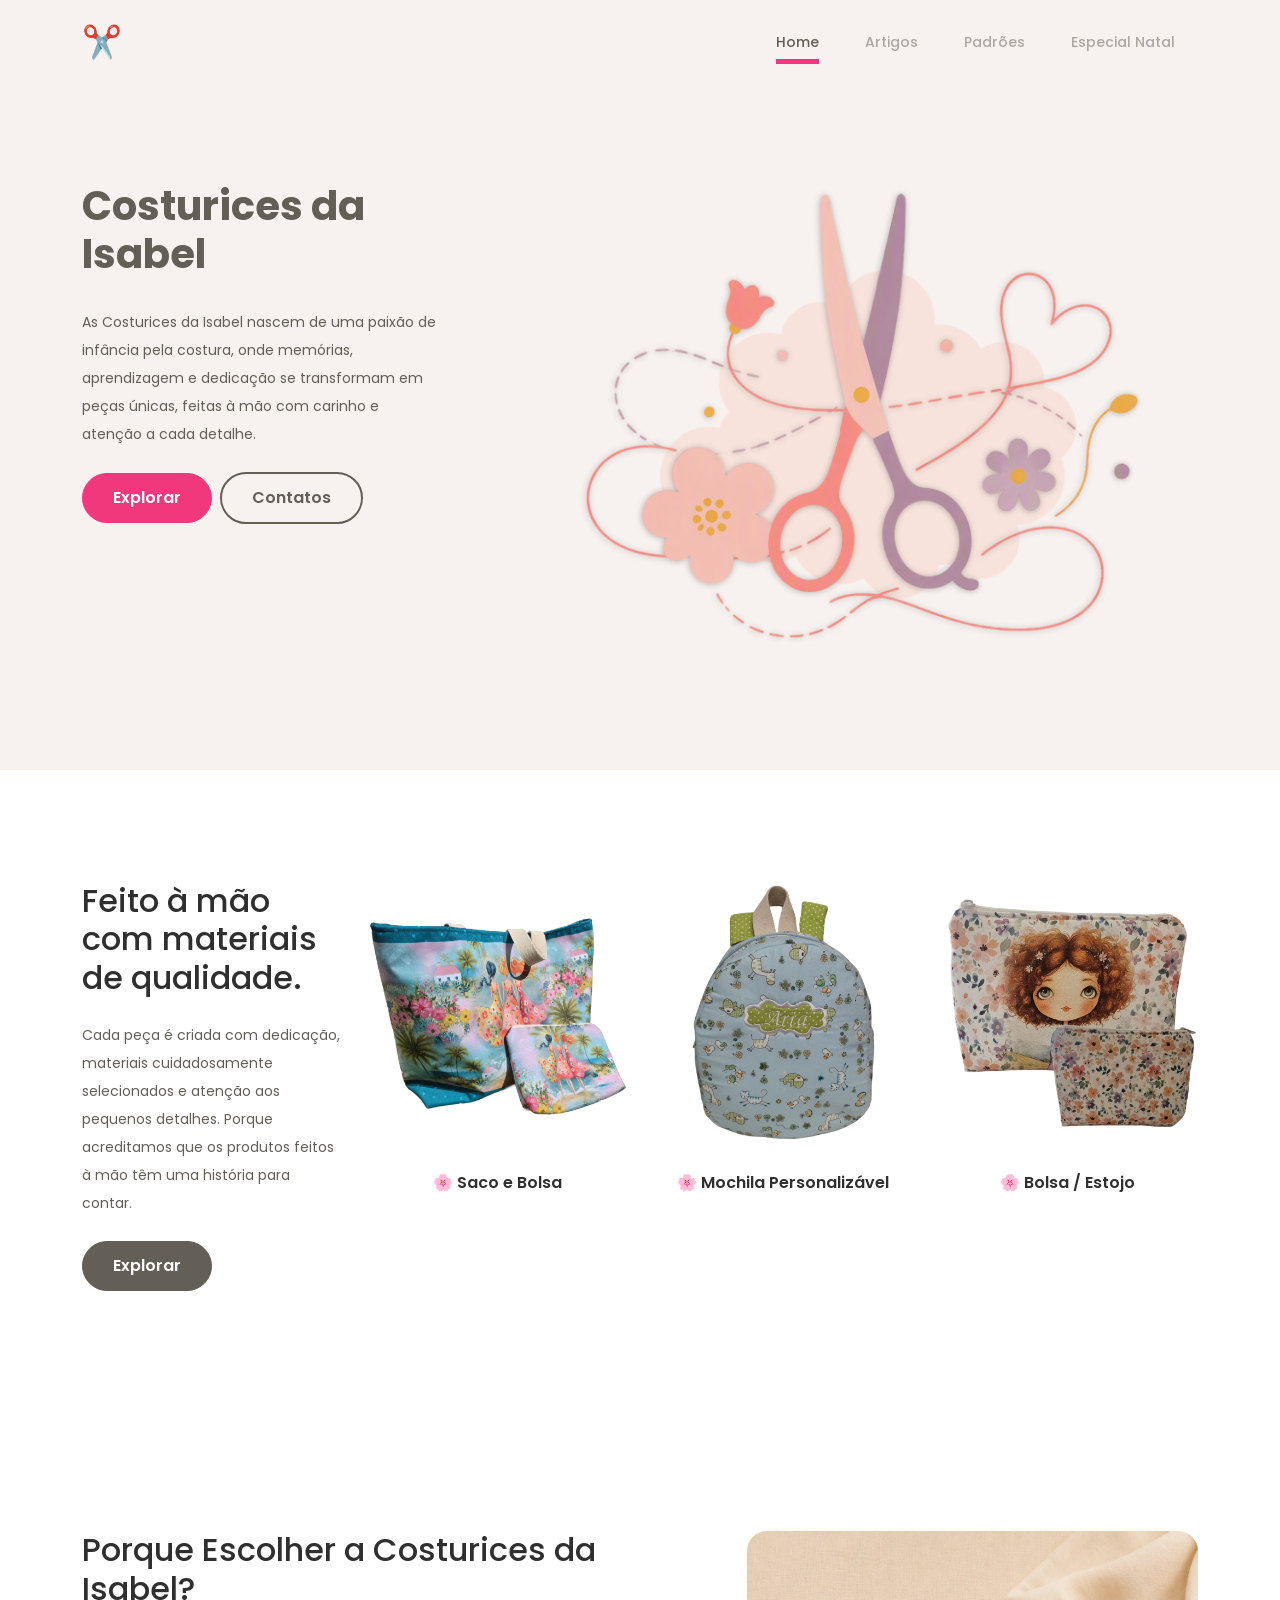
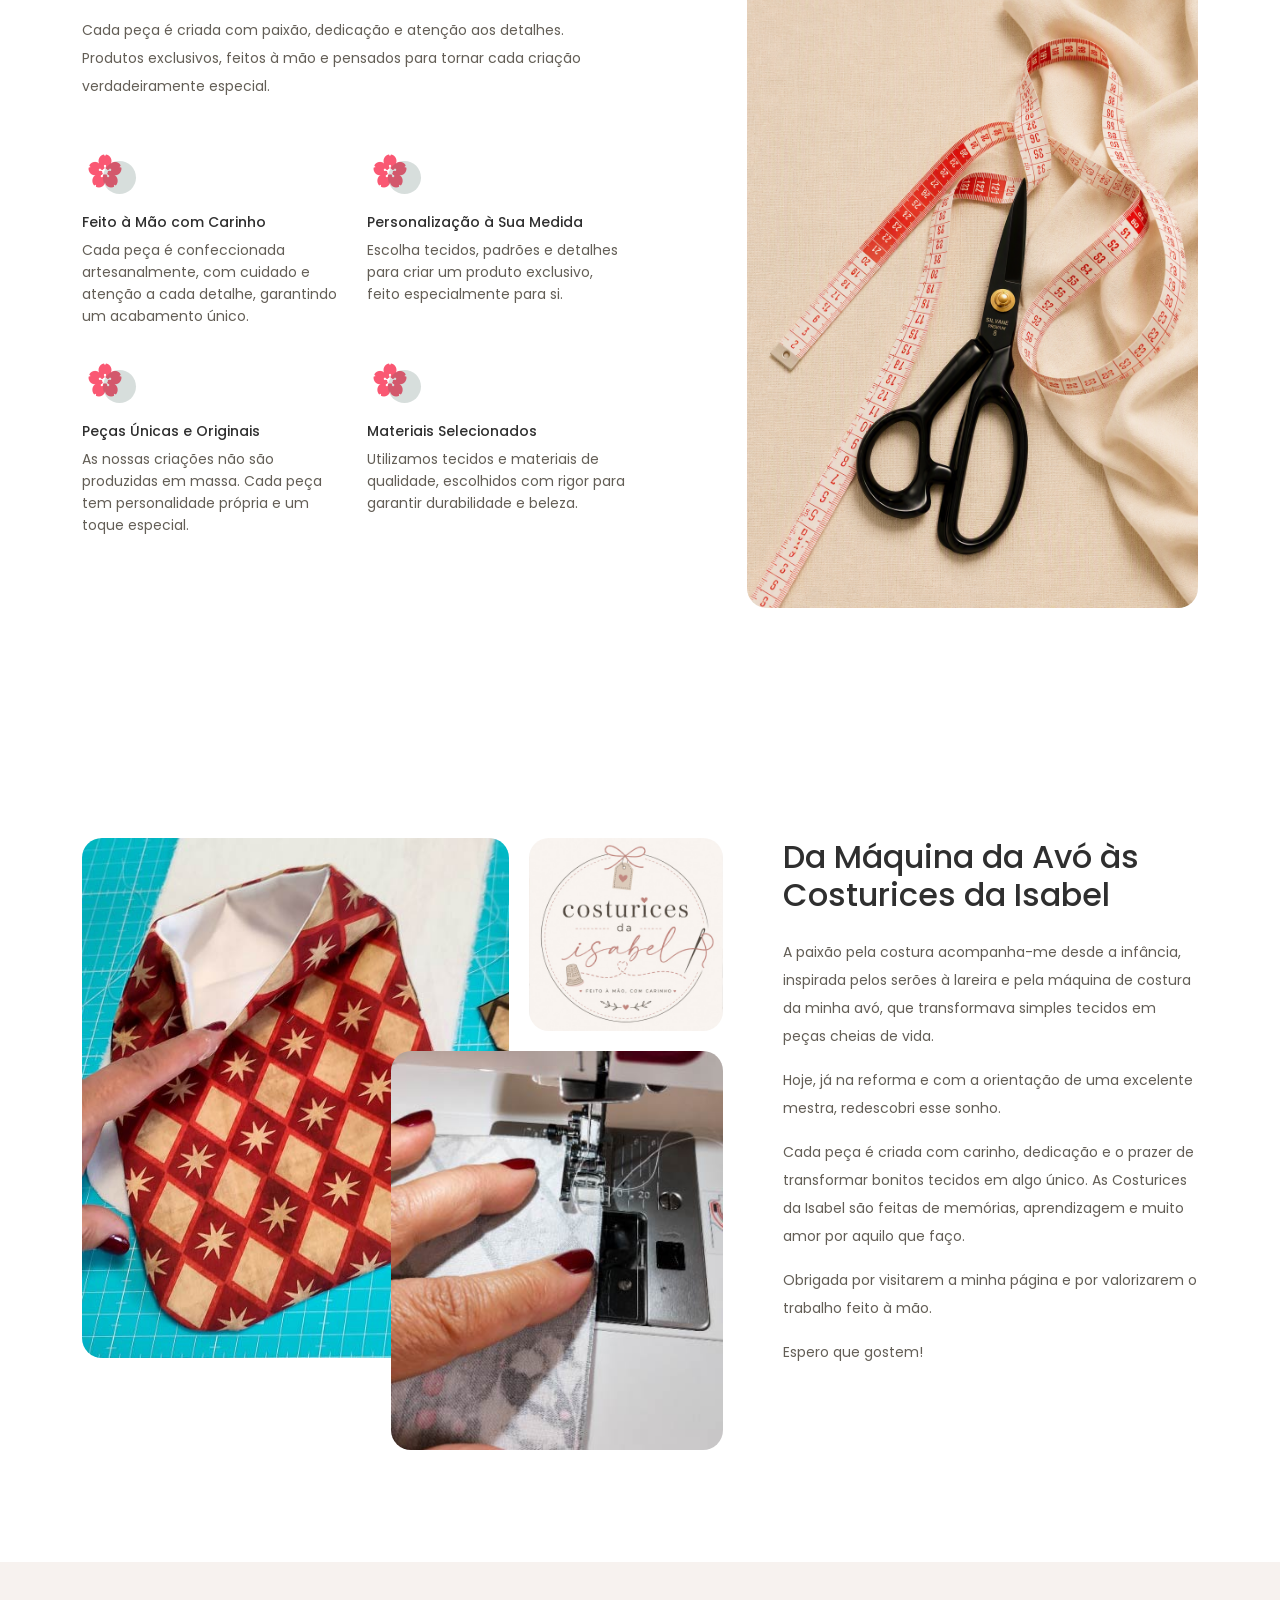
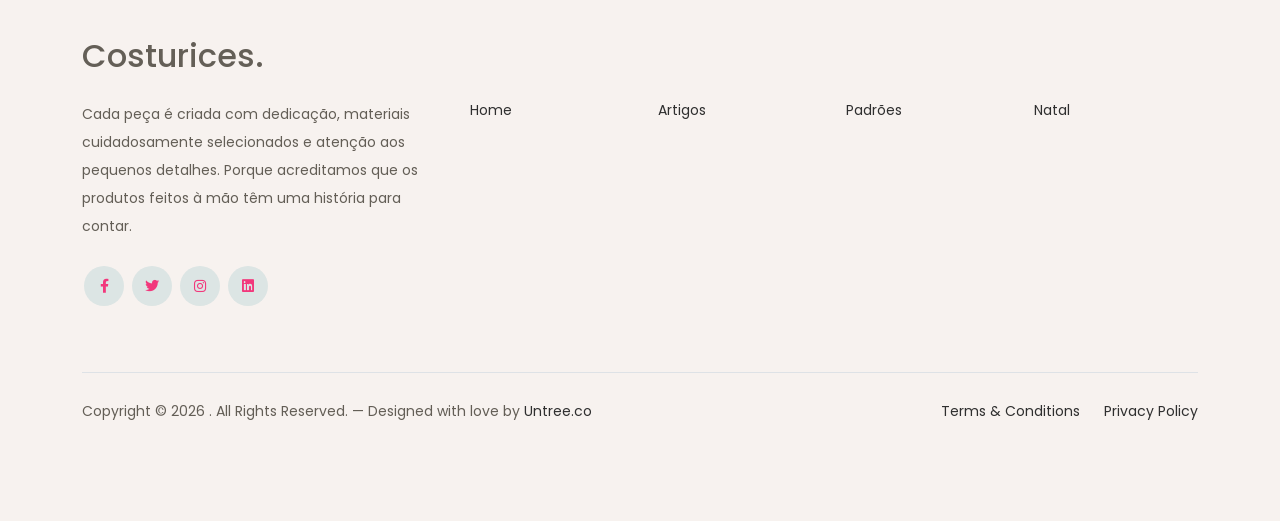
==== commit 511e667f: "Update navigation links in index.html" ====
--- a/index.html
+++ b/index.html
@@ -61,7 +61,7 @@
             </li>
             <li><a class="nav-link" href="shop.html">Artigos</a></li>
              <li><a class="nav-link" href="checkout.html">Padrões</a></li>
-            <li><a class="nav-link" href="index.html">Especial Natal</a></li>
+            <li><a class="nav-link" href="cart.html">Especial Natal</a></li>
             <!-- <li><a class="nav-link" href="index.html">Contato</a></li>-->
           </ul>
 
@@ -619,26 +619,26 @@
             <div class="row links-wrap">
               <div class="col-6 col-sm-6 col-md-3">
                 <ul class="list-unstyled">
-                  <li><a href="shop.html">Galeria</a></li>
+                  <li><a href="index.html">Home</a></li>
 
                 </ul>
               </div>
 
               <div class="col-6 col-sm-6 col-md-3">
                 <ul class="list-unstyled">
-                  <li><a href="#">Sobre</a></li>
+                  <li><a href="shop.html">Artigos</a></li>
                 </ul>
               </div>
 
               <div class="col-6 col-sm-6 col-md-3">
                 <ul class="list-unstyled">
-                  <li><a href="#">Contato</a></li>
+                  <li><a href="checkout.html">Padrões</a></li>
                 </ul>
               </div>
 
               <div class="col-6 col-sm-6 col-md-3">
                 <ul class="list-unstyled">
-                  <li><a href="#">email</a></li>
+                  <li><a href="cart.html">Natal</a></li>
                 </ul>
               </div>
             </div>
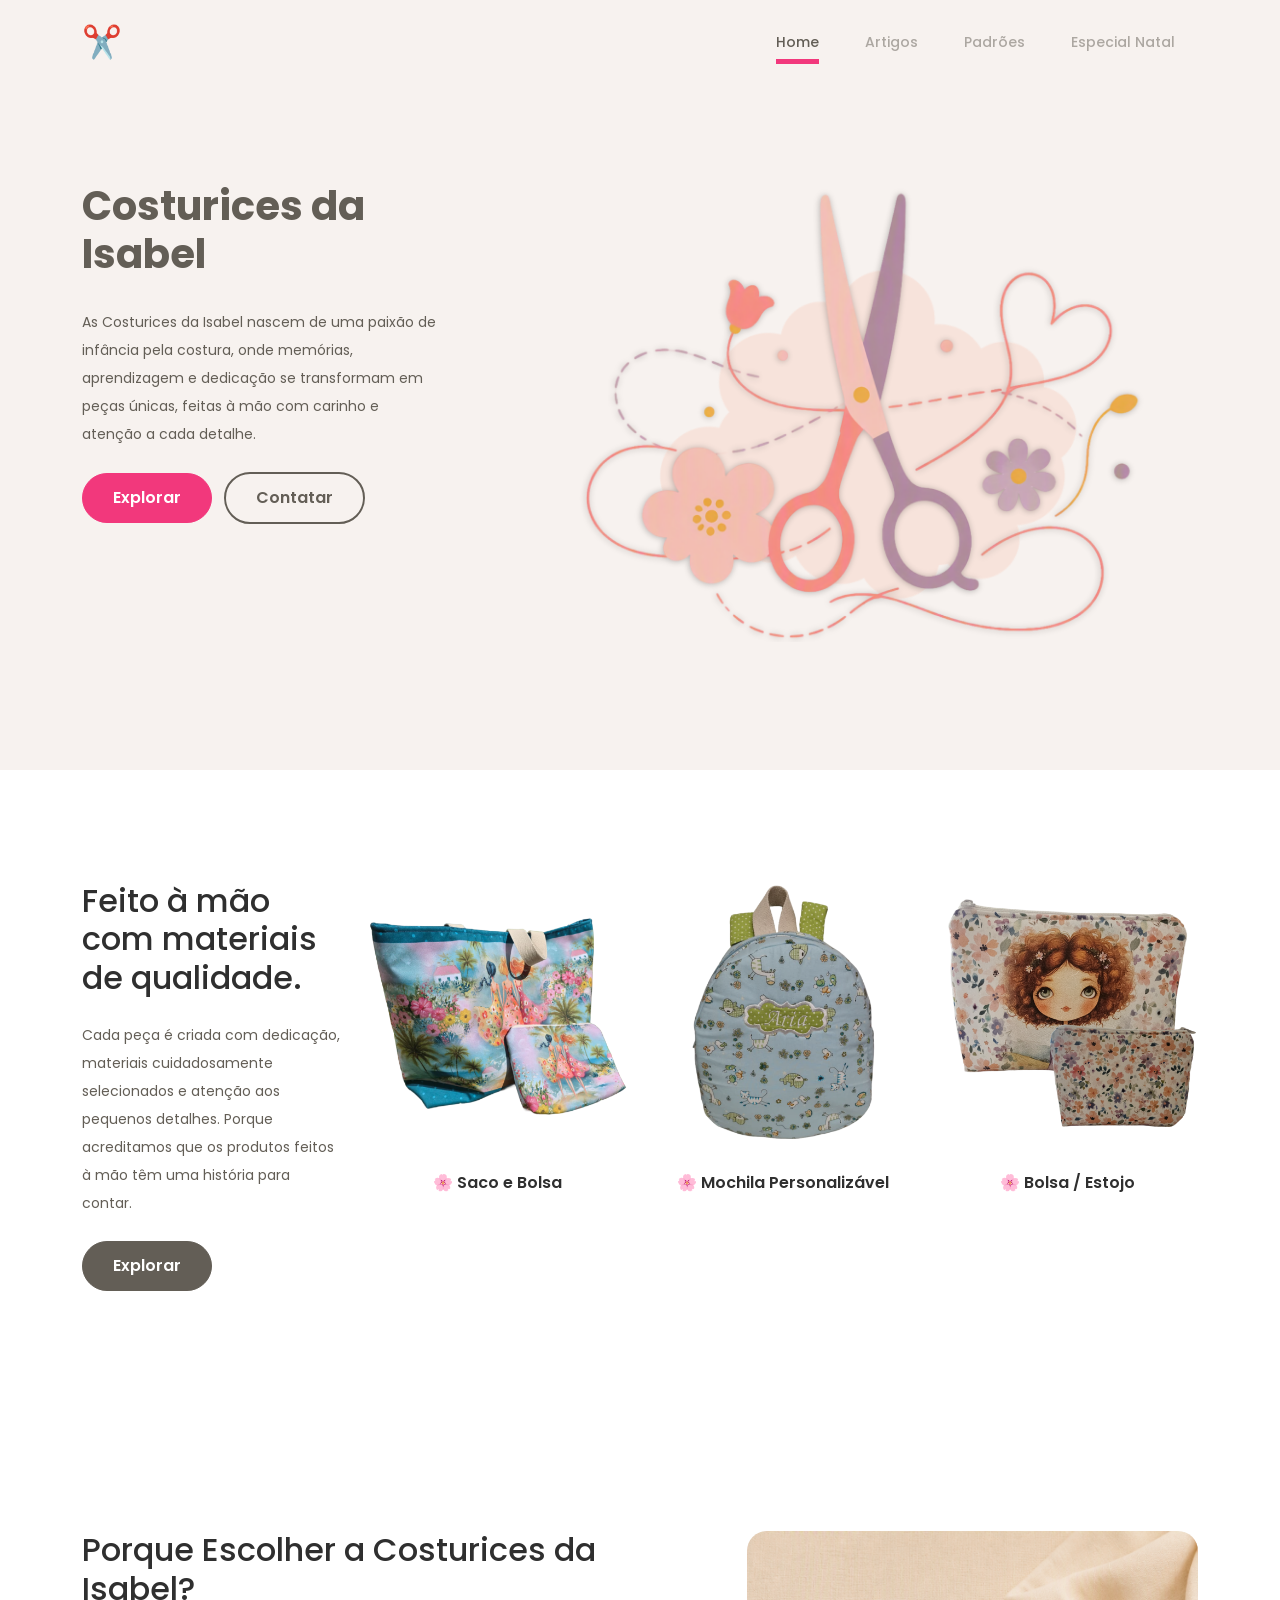
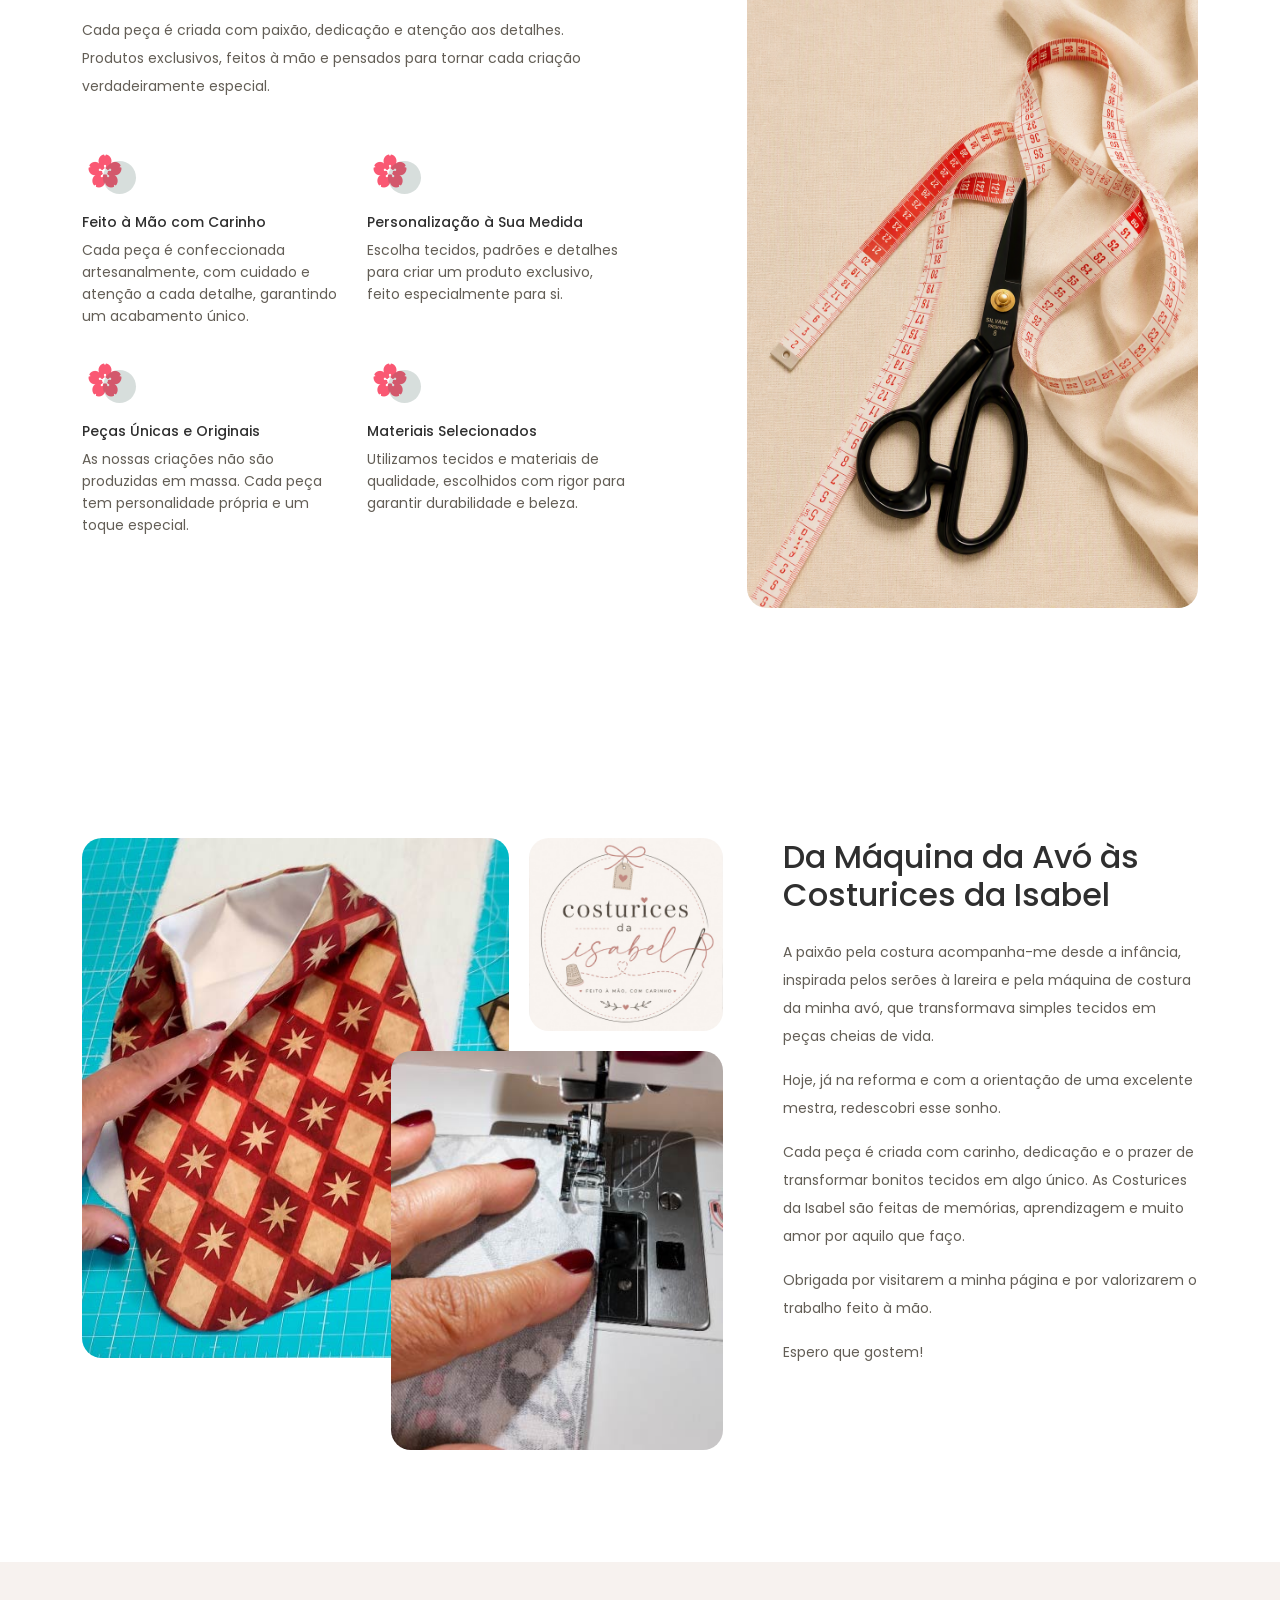
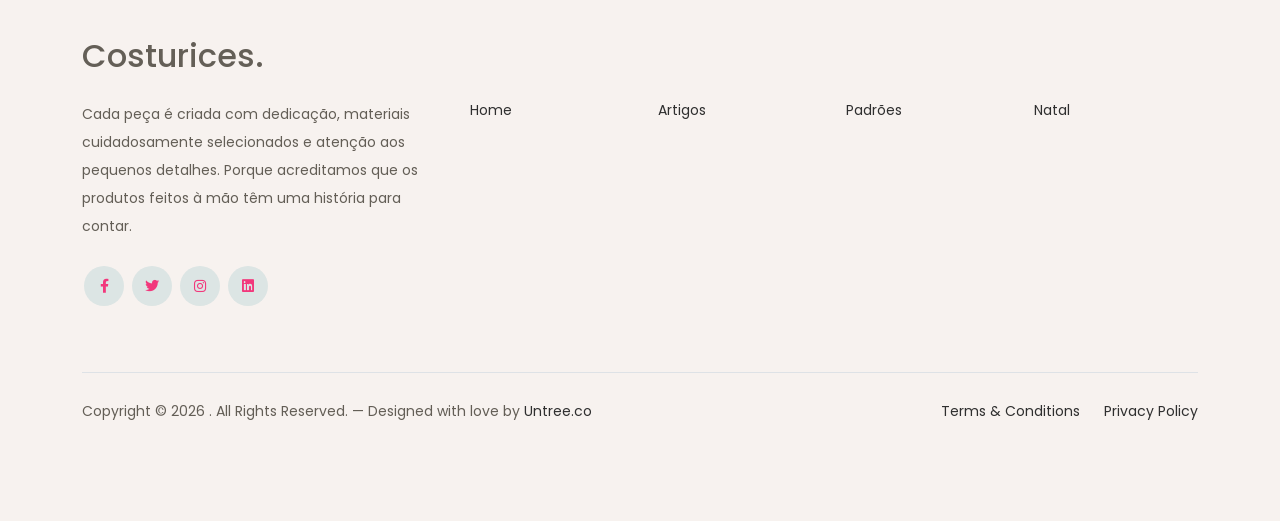
==== commit 9536a7cd: "Update contact link to point to contact.html" ====
--- a/index.html
+++ b/index.html
@@ -84,7 +84,7 @@
               </p>
               <p>
                 <a href="shop.html" class="btn btn-secondary me-2">Explorar</a
-                ><a href="#" class="btn btn-white-outline">Contatos</a>
+                >    <a href="contact.html" class="btn btn-white-outline">Contatar</a>
               </p>
             </div>
           </div>
@@ -114,7 +114,7 @@
 
           <!-- Start Column 2 -->
           <div class="col-12 col-md-4 col-lg-3 mb-5 mb-md-0">
-            <a class="product-item" href="#">
+            <a class="product-item" href="shop.html">
               <img
                 src="images/product-1_Isabel.png"
                 class="img-fluid product-thumbnail"
@@ -130,7 +130,7 @@
 
           <!-- Start Column 3 -->
           <div class="col-12 col-md-4 col-lg-3 mb-5 mb-md-0">
-            <a class="product-item" href="#">
+            <a class="product-item" href="shop.html">
               <img
                 src="images/product-2_Isabel.png"
                 class="img-fluid product-thumbnail"
@@ -146,7 +146,7 @@
 
           <!-- Start Column 4 -->
           <div class="col-12 col-md-4 col-lg-3 mb-5 mb-md-0">
-            <a class="product-item" href="#">
+            <a class="product-item" href="shop.html">
               <img
                 src="images/product-3_Isabel.png"
                 class="img-fluid product-thumbnail"
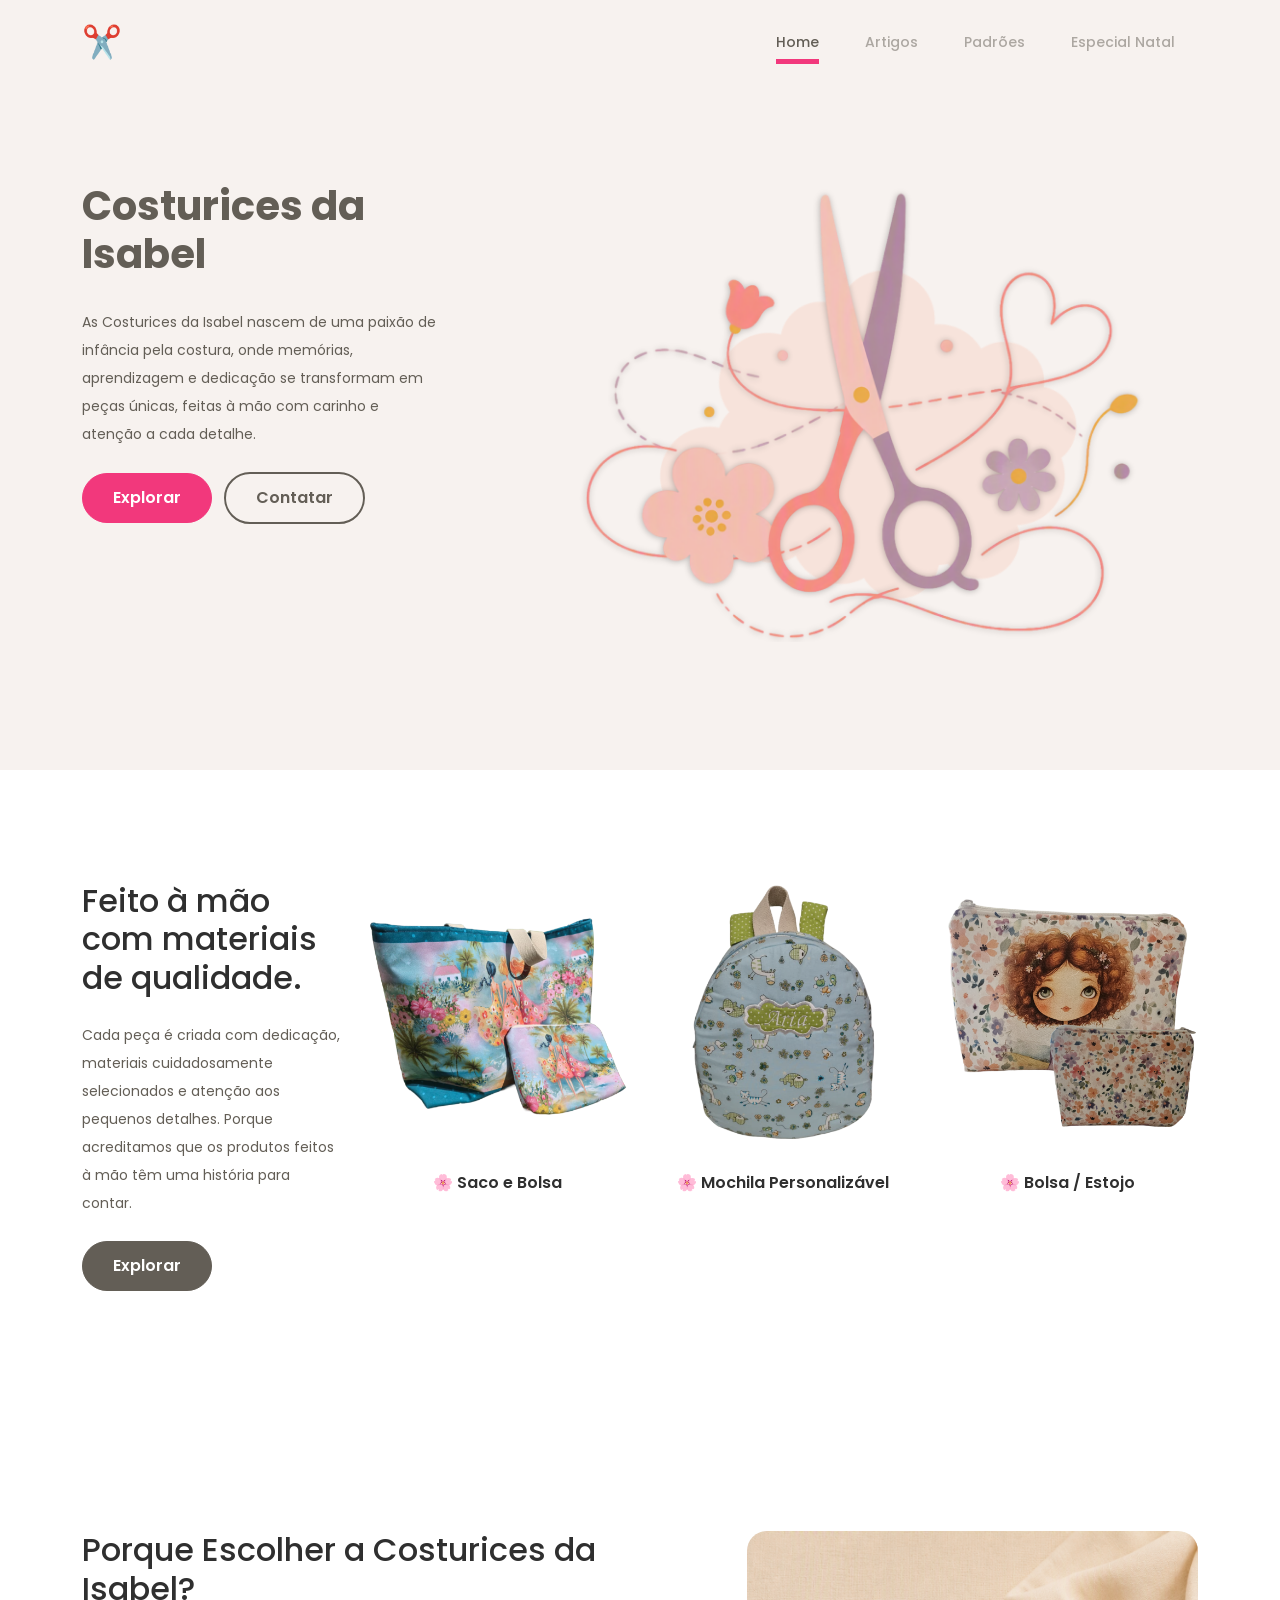
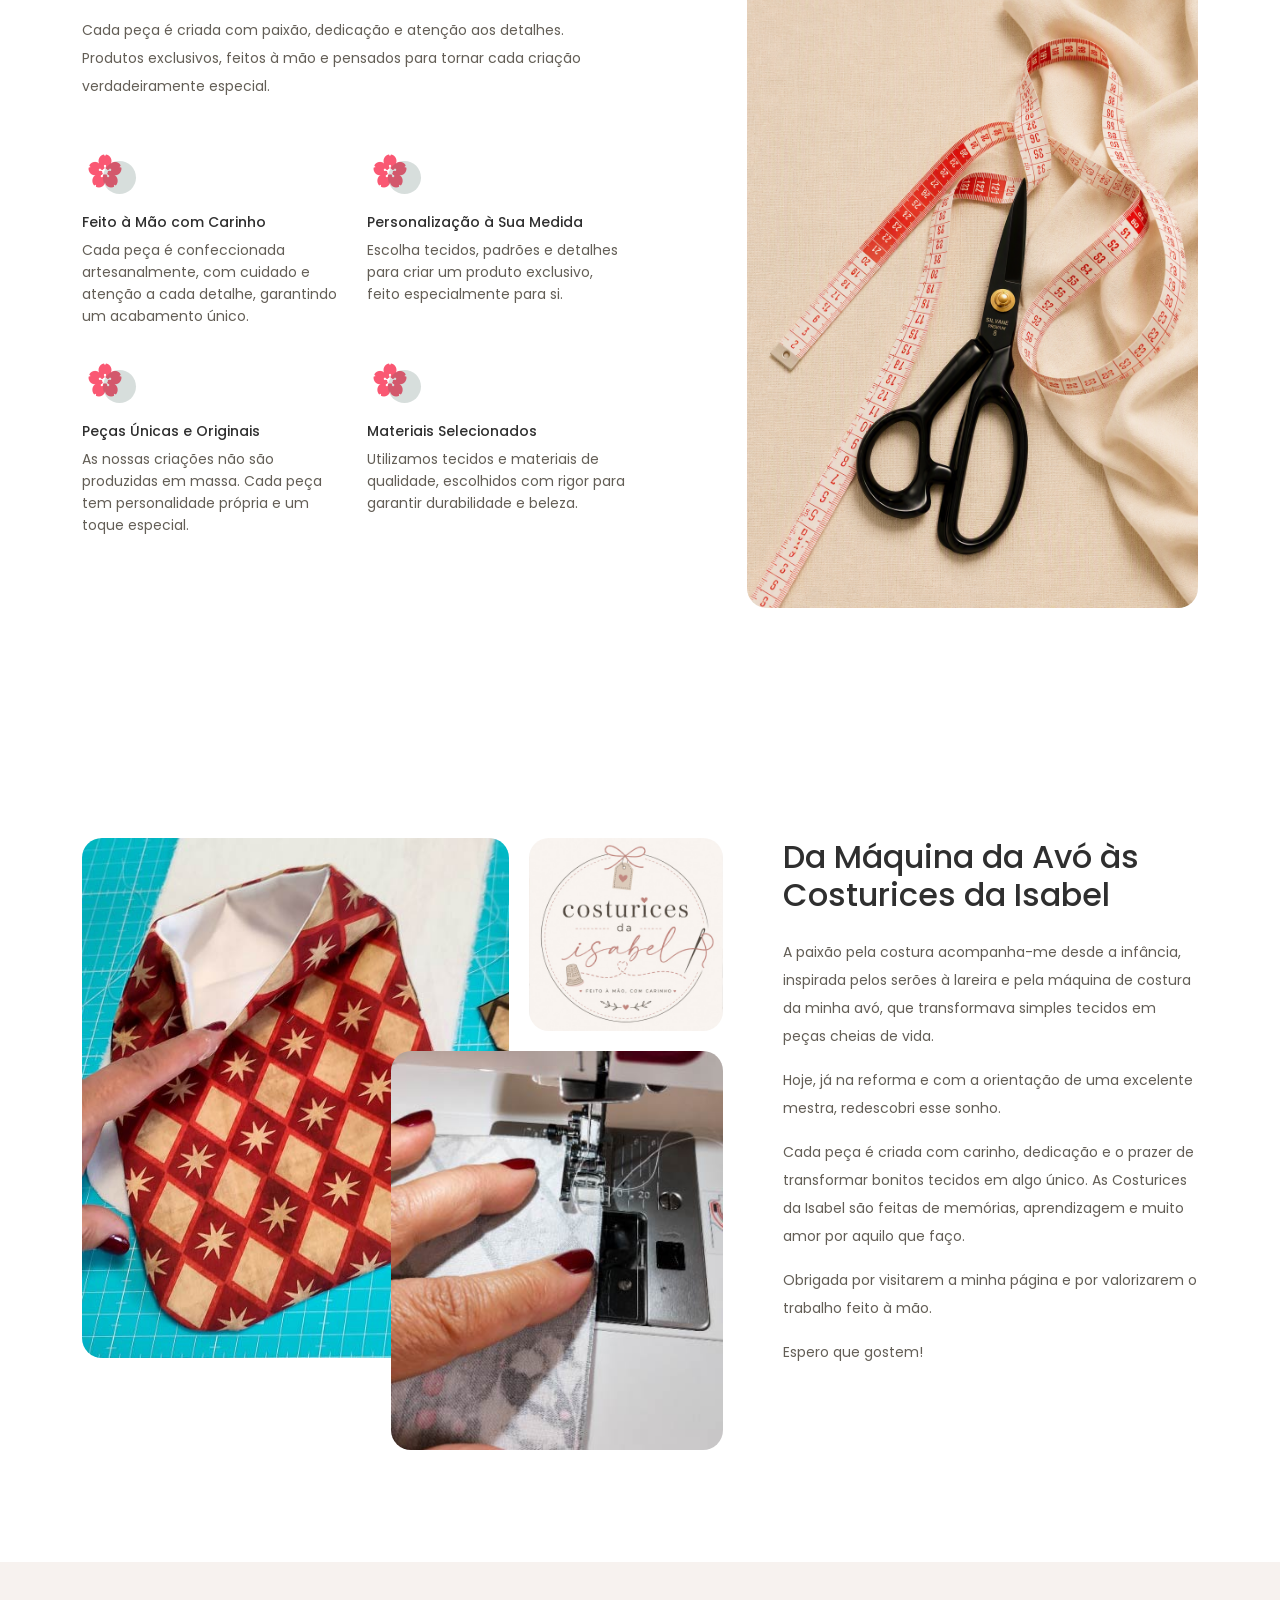
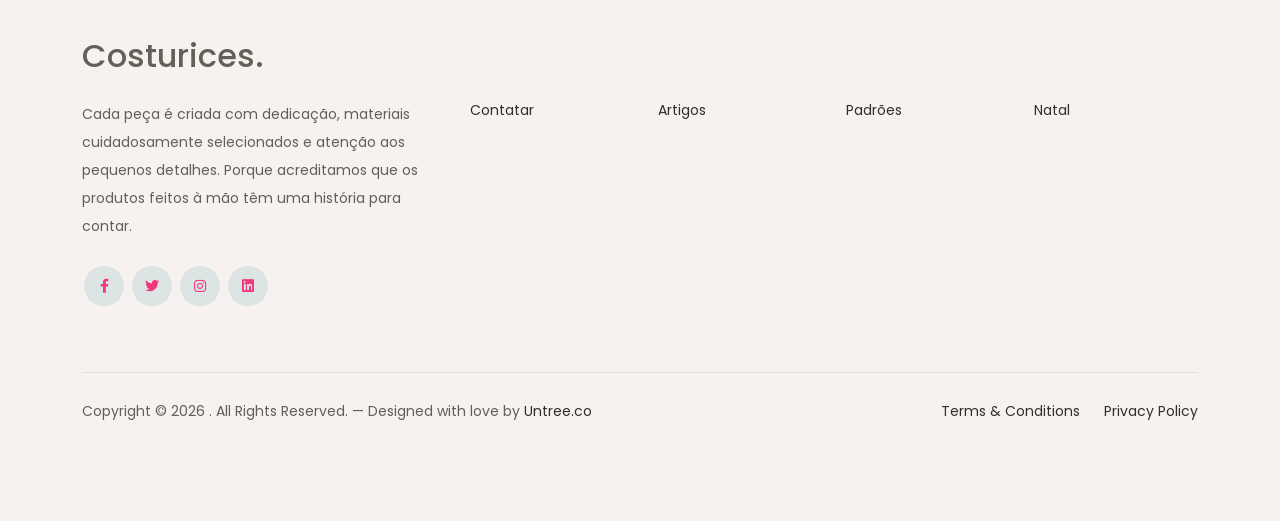
==== commit 6ada54b7: "Update link from Home to Contatar" ====
--- a/index.html
+++ b/index.html
@@ -619,7 +619,7 @@
             <div class="row links-wrap">
               <div class="col-6 col-sm-6 col-md-3">
                 <ul class="list-unstyled">
-                  <li><a href="index.html">Home</a></li>
+                       <li><a href="contact.html">Contatar</a></li>
 
                 </ul>
               </div>
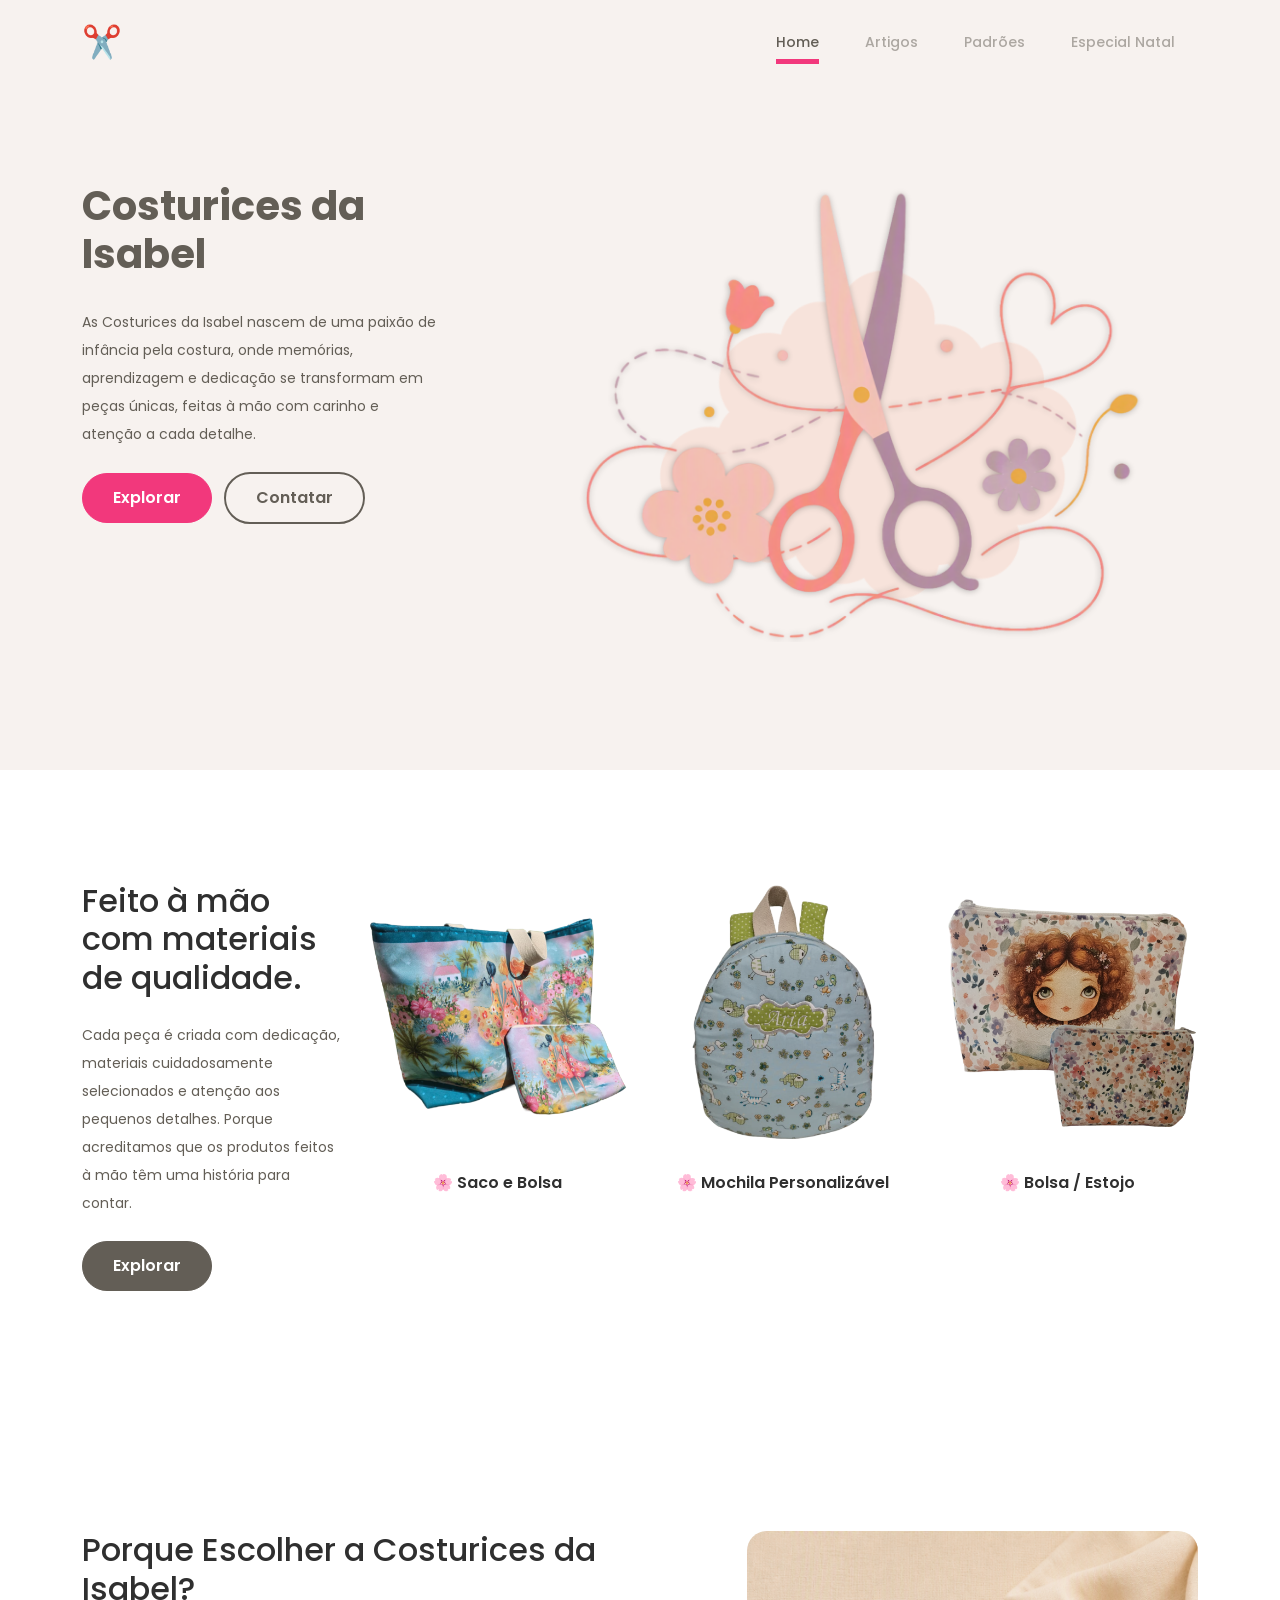
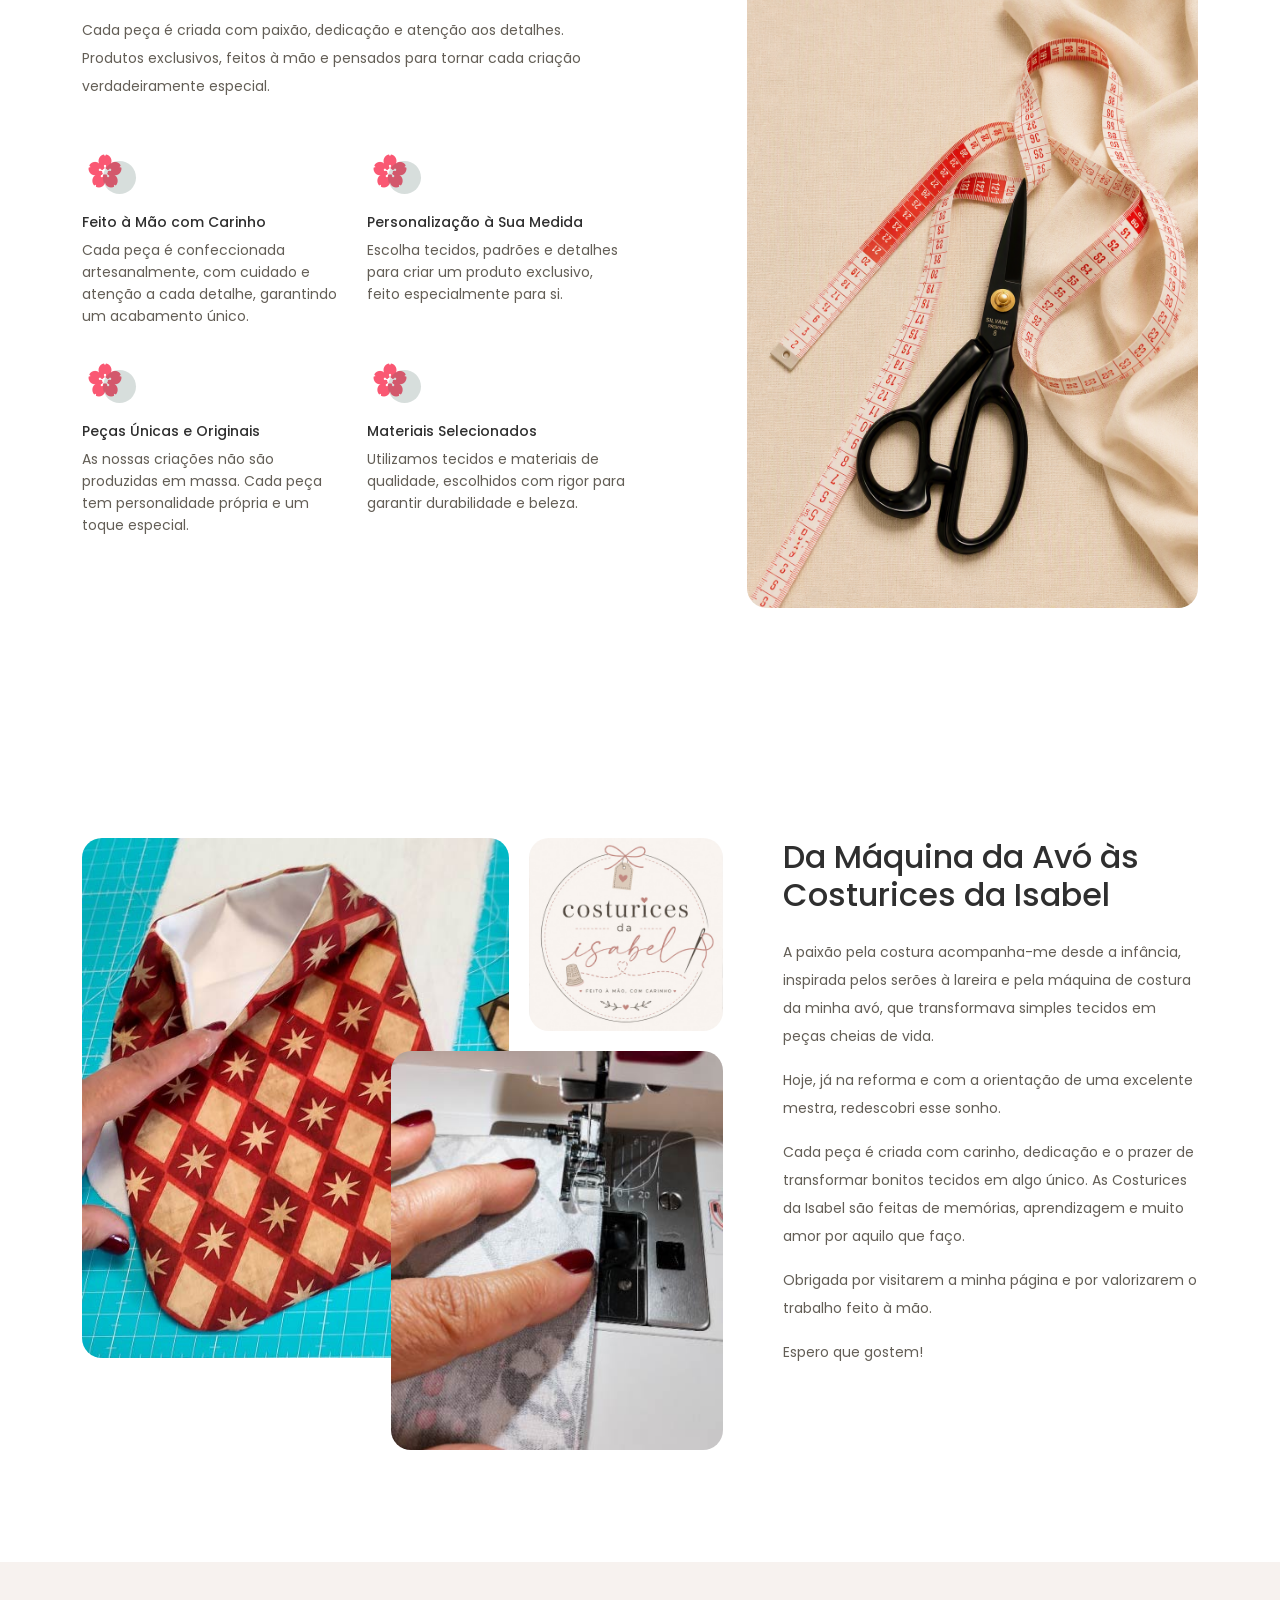
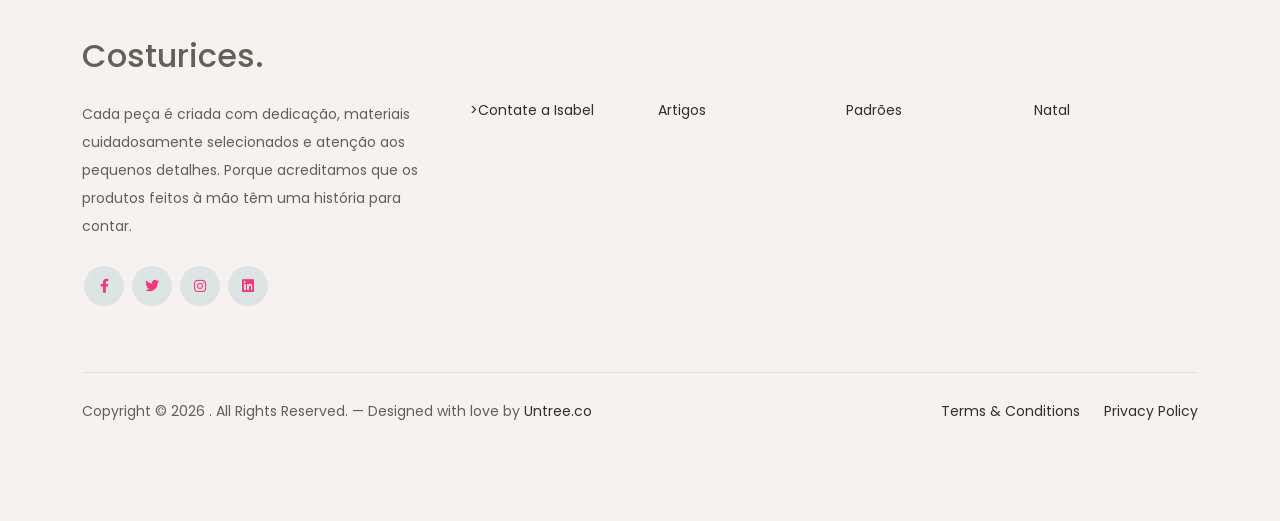
==== commit 6729d172: "Update index.html" ====
--- a/index.html
+++ b/index.html
@@ -83,8 +83,9 @@
                As Costurices da Isabel nascem de uma paixão de infância pela costura, onde memórias, aprendizagem e dedicação se transformam em peças únicas, feitas à mão com carinho e atenção a cada detalhe.
               </p>
               <p>
-                <a href="shop.html" class="btn btn-secondary me-2">Explorar</a
-                >    <a href="contact.html" class="btn btn-white-outline">Contatar</a>
+                <a href="shop.html" class="btn btn-secondary me-2">Explorar</a>
+                
+                <a href="contact.html" class="btn btn-white-outline">Contatar</a>
               </p>
             </div>
           </div>
@@ -619,7 +620,7 @@
             <div class="row links-wrap">
               <div class="col-6 col-sm-6 col-md-3">
                 <ul class="list-unstyled">
-                       <li><a href="contact.html">Contatar</a></li>
+                      <li><a href="contact.html">>Contate a Isabel</a></li>
 
                 </ul>
               </div>
@@ -671,6 +672,30 @@
     </footer>
     <!-- End Footer Section -->
 
+
+    <script>
+function enviarEmail(event, produto, referencia) {
+    event.preventDefault();
+    event.stopPropagation();
+
+    const assunto = encodeURIComponent(
+        'Pedido de informação - ' + produto
+    );
+
+    const mensagem = encodeURIComponent(
+        'Olá,\n\nTenho interesse no seguinte artigo:\n\n' +
+        'Produto: ' + produto + '\n' +
+        'Referência: ' + referencia + '\n\n' +
+        'Obrigado.'
+    );
+
+    window.location.href =
+        'mailto:costuricesdaisabel@gmail.com' +
+        '?subject=' + assunto +
+        '&body=' + mensagem;
+}
+</script>
+
     <script src="js/bootstrap.bundle.min.js"></script>
     <script src="js/tiny-slider.js"></script>
     <script src="js/custom.js"></script>
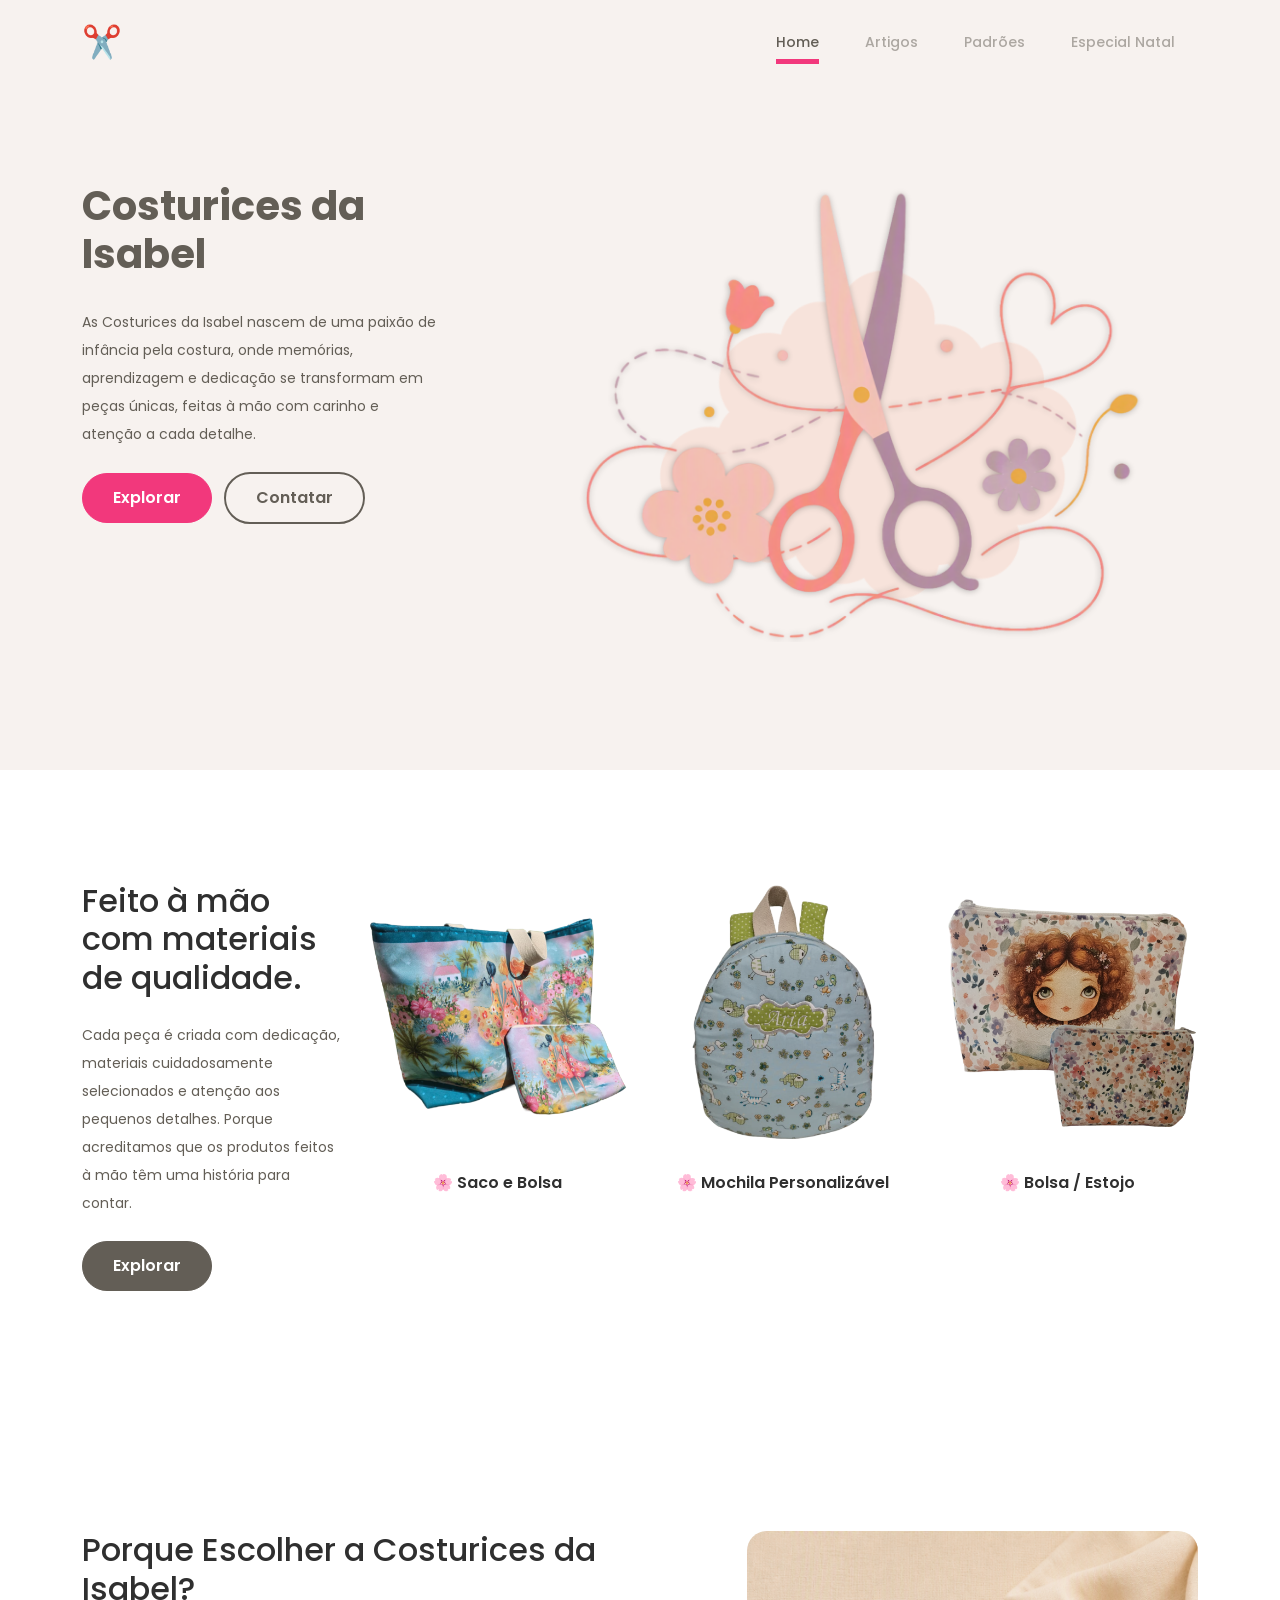
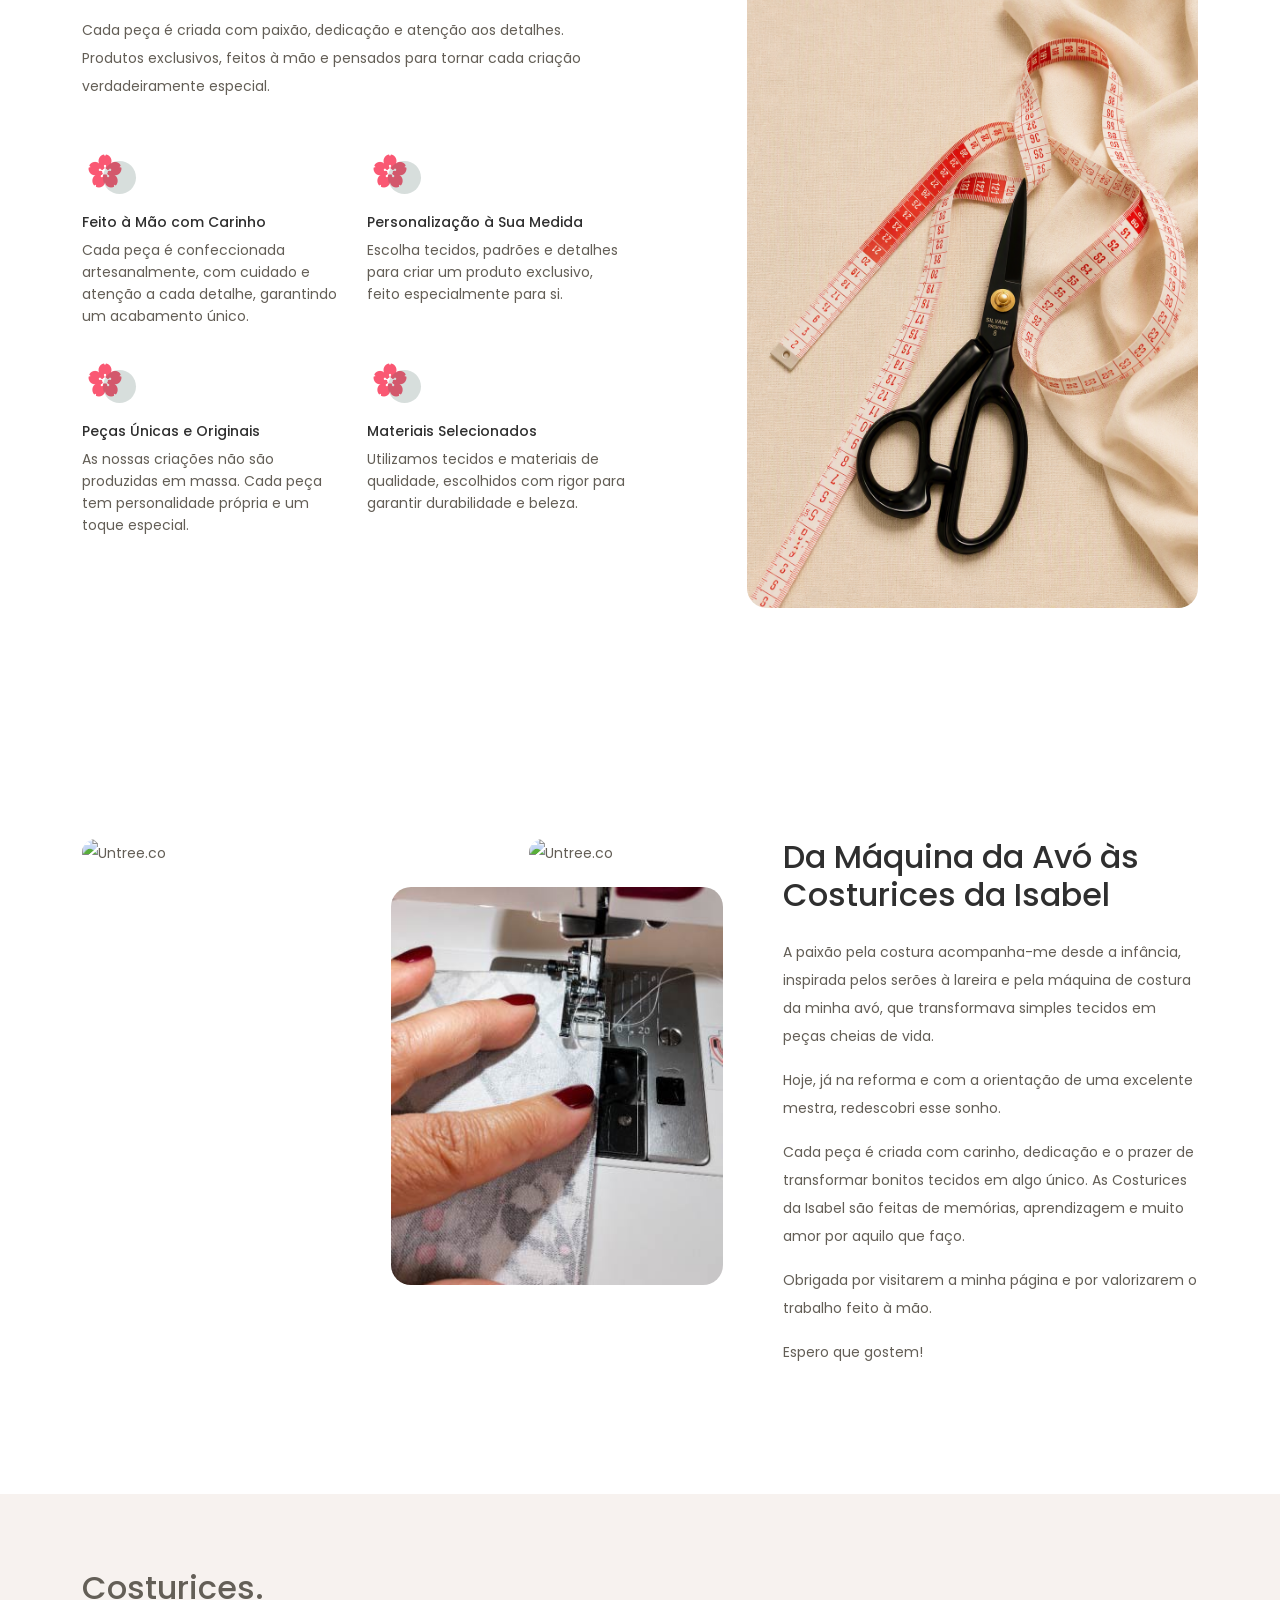
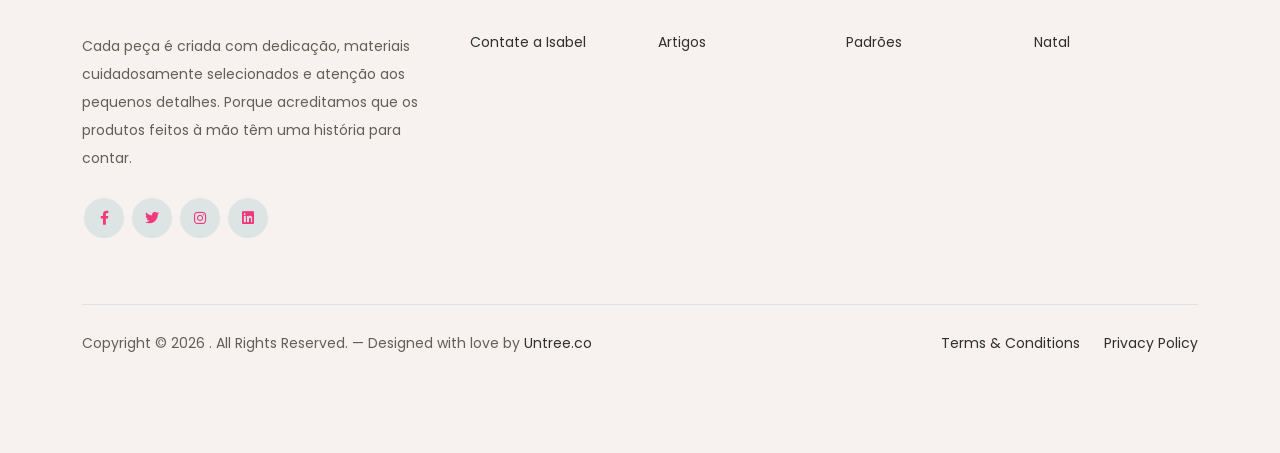
==== commit 391e602b: "Update index.html" ====
--- a/index.html
+++ b/index.html
@@ -255,10 +255,10 @@
           <div class="col-lg-7 mb-5 mb-lg-0">
             <div class="imgs-grid">
               <div class="grid grid-1">
-                <img src="images/img-grid-1_Isabel_Costura.jpg" alt="Untree.co" />
+                <img src="images/A_Isabel.png" alt="Untree.co" />
               </div>
               <div class="grid grid-2">
-                <img src="images/img-grid-2_isabel.jpg" alt="Untree.co" />
+                <img src="images/Tecido.png" alt="Untree.co" />
               </div>
               <div class="grid grid-3">
                 <img src="images/img-grid-img_Isabel.jpg" alt="Untree.co" />
@@ -295,301 +295,12 @@
     </div>
     <!-- End We Help Section -->
 
-    <!-- Start Popular Product -->
-     <!-- <div class="popular-product">
-      <div class="container">
-        <div class="row">
-          <div class="col-12 col-md-6 col-lg-4 mb-4 mb-lg-0">
-            <div class="product-item-sm d-flex">
-              <div class="thumbnail">
-                <img src="images/product-1.png" alt="Image" class="img-fluid" />
-              </div>
-              <div class="pt-3">
-                <h3>Nordic Chair</h3>
-                <p>
-                  Donec facilisis quam ut purus rutrum lobortis. Donec vitae
-                  odio
-                </p>
-                <p><a href="#">Read More</a></p>
-              </div>
-            </div>
-          </div>
-
-          <div class="col-12 col-md-6 col-lg-4 mb-4 mb-lg-0">
-            <div class="product-item-sm d-flex">
-              <div class="thumbnail">
-                <img src="images/product-2.png" alt="Image" class="img-fluid" />
-              </div>
-              <div class="pt-3">
-                <h3>Kruzo Aero Chair</h3>
-                <p>
-                  Donec facilisis quam ut purus rutrum lobortis. Donec vitae
-                  odio
-                </p>
-                <p><a href="#">Read More</a></p>
-              </div>
-            </div>
-          </div>
-
-          <div class="col-12 col-md-6 col-lg-4 mb-4 mb-lg-0">
-            <div class="product-item-sm d-flex">
-              <div class="thumbnail">
-                <img src="images/product-3.png" alt="Image" class="img-fluid" />
-              </div>
-              <div class="pt-3">
-                <h3>Ergonomic Chair</h3>
-                <p>
-                  Donec facilisis quam ut purus rutrum lobortis. Donec vitae
-                  odio
-                </p>
-                <p><a href="#">Read More</a></p>
-              </div>
-            </div>
-          </div>
-        </div>
-      </div>
-    </div>-->
-    <!-- End Popular Product -->
-
-    <!-- Start Testimonial Slider -->
-     <!--  <div class="testimonial-section">
-      <div class="container">
-        <div class="row">
-          <div class="col-lg-7 mx-auto text-center">
-            <h2 class="section-title">Testimonials</h2>
-          </div>
-        </div>
-
-        <div class="row justify-content-center">
-          <div class="col-lg-12">
-            <div class="testimonial-slider-wrap text-center">
-              <div id="testimonial-nav">
-                <span class="prev" data-controls="prev"
-                  ><span class="fa fa-chevron-left"></span
-                ></span>
-                <span class="next" data-controls="next"
-                  ><span class="fa fa-chevron-right"></span
-                ></span>
-              </div>
-
-              <div class="testimonial-slider">
-                <div class="item">
-                  <div class="row justify-content-center">
-                    <div class="col-lg-8 mx-auto">
-                      <div class="testimonial-block text-center">
-                        <blockquote class="mb-5">
-                          <p>
-                            &ldquo;Donec facilisis quam ut purus rutrum
-                            lobortis. Donec vitae odio quis nisl dapibus
-                            malesuada. Nullam ac aliquet velit. Aliquam
-                            vulputate velit imperdiet dolor tempor tristique.
-                            Pellentesque habitant morbi tristique senectus et
-                            netus et malesuada fames ac turpis egestas. Integer
-                            convallis volutpat dui quis scelerisque.&rdquo;
-                          </p>
-                        </blockquote>
-
-                        <div class="author-info">
-                          <div class="author-pic">
-                            <img
-                              src="images/person-1.png"
-                              alt="Maria Jones"
-                              class="img-fluid"
-                            />
-                          </div>
-                          <h3 class="font-weight-bold">Maria Jones</h3>
-                          <span class="position d-block mb-3"
-                            >CEO, Co-Founder, XYZ Inc.</span
-                          >
-                        </div>
-                      </div>
-                    </div>
-                  </div>
-                </div>-->
-                <!-- END item -->
-
-                  <!--<div class="item">
-                  <div class="row justify-content-center">
-                    <div class="col-lg-8 mx-auto">
-                      <div class="testimonial-block text-center">
-                        <blockquote class="mb-5">
-                          <p>
-                            &ldquo;Donec facilisis quam ut purus rutrum
-                            lobortis. Donec vitae odio quis nisl dapibus
-                            malesuada. Nullam ac aliquet velit. Aliquam
-                            vulputate velit imperdiet dolor tempor tristique.
-                            Pellentesque habitant morbi tristique senectus et
-                            netus et malesuada fames ac turpis egestas. Integer
-                            convallis volutpat dui quis scelerisque.&rdquo;
-                          </p>
-                        </blockquote>
-
-                        <div class="author-info">
-                          <div class="author-pic">
-                            <img
-                              src="images/person-1.png"
-                              alt="Maria Jones"
-                              class="img-fluid"
-                            />
-                          </div>
-                          <h3 class="font-weight-bold">Maria Jones</h3>
-                          <span class="position d-block mb-3"
-                            >CEO, Co-Founder, XYZ Inc.</span
-                          >
-                        </div>
-                      </div>
-                    </div>
-                  </div>
-                </div> -->
-                <!-- END item -->
-
-                <!--<div class="item">
-                  <div class="row justify-content-center">
-                    <div class="col-lg-8 mx-auto">
-                      <div class="testimonial-block text-center">
-                        <blockquote class="mb-5">
-                          <p>
-                            &ldquo;Donec facilisis quam ut purus rutrum
-                            lobortis. Donec vitae odio quis nisl dapibus
-                            malesuada. Nullam ac aliquet velit. Aliquam
-                            vulputate velit imperdiet dolor tempor tristique.
-                            Pellentesque habitant morbi tristique senectus et
-                            netus et malesuada fames ac turpis egestas. Integer
-                            convallis volutpat dui quis scelerisque.&rdquo;
-                          </p>
-                        </blockquote>
-
-                        <div class="author-info">
-                          <div class="author-pic">
-                            <img
-                              src="images/person-1.png"
-                              alt="Maria Jones"
-                              class="img-fluid"
-                            />
-                          </div>
-                          <h3 class="font-weight-bold">Maria Jones</h3>
-                          <span class="position d-block mb-3"
-                            >CEO, Co-Founder, XYZ Inc.</span
-                          >
-                        </div>
-                      </div>
-                    </div>
-                  </div>
-                </div>-->
-                <!-- END item -->
-               <!-- </div>
-            </div>
-          </div>
-        </div>
-      </div>
-    </div>-->
-    <!-- End Testimonial Slider -->
-
-    <!-- Start Blog Section -->
-     <!--  <div class="blog-section">
-      <div class="container">
-        <div class="row mb-5">
-          <div class="col-md-6">
-            <h2 class="section-title">Recent Blog</h2>
-          </div>
-          <div class="col-md-6 text-start text-md-end">
-            <a href="#" class="more">View All Posts</a>
-          </div>
-        </div>
-
-        <div class="row">
-          <div class="col-12 col-sm-6 col-md-4 mb-4 mb-md-0">
-            <div class="post-entry">
-              <a href="#" class="post-thumbnail"
-                ><img src="images/post-1.jpg" alt="Image" class="img-fluid"
-              /></a>
-              <div class="post-content-entry">
-                <h3><a href="#">First Time Home Owner Ideas</a></h3>
-                <div class="meta">
-                  <span>by <a href="#">Kristin Watson</a></span>
-                  <span>on <a href="#">Dec 19, 2021</a></span>
-                </div>
-              </div>
-            </div>
-          </div>
-
-          <div class="col-12 col-sm-6 col-md-4 mb-4 mb-md-0">
-            <div class="post-entry">
-              <a href="#" class="post-thumbnail"
-                ><img src="images/post-2.jpg" alt="Image" class="img-fluid"
-              /></a>
-              <div class="post-content-entry">
-                <h3><a href="#">How To Keep Your Furniture Clean</a></h3>
-                <div class="meta">
-                  <span>by <a href="#">Robert Fox</a></span>
-                  <span>on <a href="#">Dec 15, 2021</a></span>
-                </div>
-              </div>
-            </div>
-          </div>
-
-          <div class="col-12 col-sm-6 col-md-4 mb-4 mb-md-0">
-            <div class="post-entry">
-              <a href="#" class="post-thumbnail"
-                ><img src="images/post-3.jpg" alt="Image" class="img-fluid"
-              /></a>
-              <div class="post-content-entry">
-                <h3><a href="#">Small Space Furniture Apartment Ideas</a></h3>
-                <div class="meta">
-                  <span>by <a href="#">Kristin Watson</a></span>
-                  <span>on <a href="#">Dec 12, 2021</a></span>
-                </div>
-              </div>
-            </div>
-          </div>
-        </div>
-      </div>
-    </div>-->
-    <!-- End Blog Section -->
+
 
     <!-- Start Footer Section -->
     <footer class="footer-section">
       <div class="container relative">
-          <!--<div class="sofa-img">
-          <img src="images/sofa_ISabel.png" alt="Image" class="img-fluid" />
-        </div>
-
-        <div class="row">
-          <div class="col-lg-8">
-            <div class="subscription-form">
-              <h3 class="d-flex align-items-center">
-                <span class="me-1"
-                  ><img
-                    src="images/envelope-outline.svg"
-                    alt="Image"
-                    class="img-fluid" /></span
-                ><span>Contatar Isabel</span>
-              </h3>
-
-              <form action="#" class="row g-3">
-                <div class="col-auto">
-                  <input
-                    type="text"
-                    class="form-control"
-                    placeholder="Insira o seu nome"
-                  />
-                </div>
-                <div class="col-auto">
-                  <input
-                    type="email"
-                    class="form-control"
-                    placeholder="Insira o seu Email"
-                  />
-                </div>
-                <div class="col-auto">
-                  <button class="btn btn-primary">
-                    <span class="fa fa-paper-plane"></span>
-                  </button>
-                </div>
-              </form>
-            </div>
-          </div>
-        </div>-->
+
 
         <div class="row g-5 mb-5">
           <div class="col-lg-4">
@@ -620,7 +331,7 @@
             <div class="row links-wrap">
               <div class="col-6 col-sm-6 col-md-3">
                 <ul class="list-unstyled">
-                      <li><a href="contact.html">>Contate a Isabel</a></li>
+                      <li><a href="contact.html">Contate a Isabel</a></li>
 
                 </ul>
               </div>
--- a/css/style.css
+++ b/css/style.css
@@ -738,3 +738,28 @@
     height: 50px;
     border-radius: 50%;
     background: rgba(59, 93, 80, 0.2); }
+
+
+.search-container {
+    position: relative;
+}
+
+.search-container input {
+    padding-right: 40px;
+}
+
+.clear-search {
+    position: absolute;
+    right: 33px;
+    top: 50%;
+    transform: translateY(-50%);
+    cursor: pointer;
+    color: #999;
+    font-size: 18px;
+    display: none;
+    user-select: none;
+}
+
+.clear-search:hover {
+    color: #333;
+}
